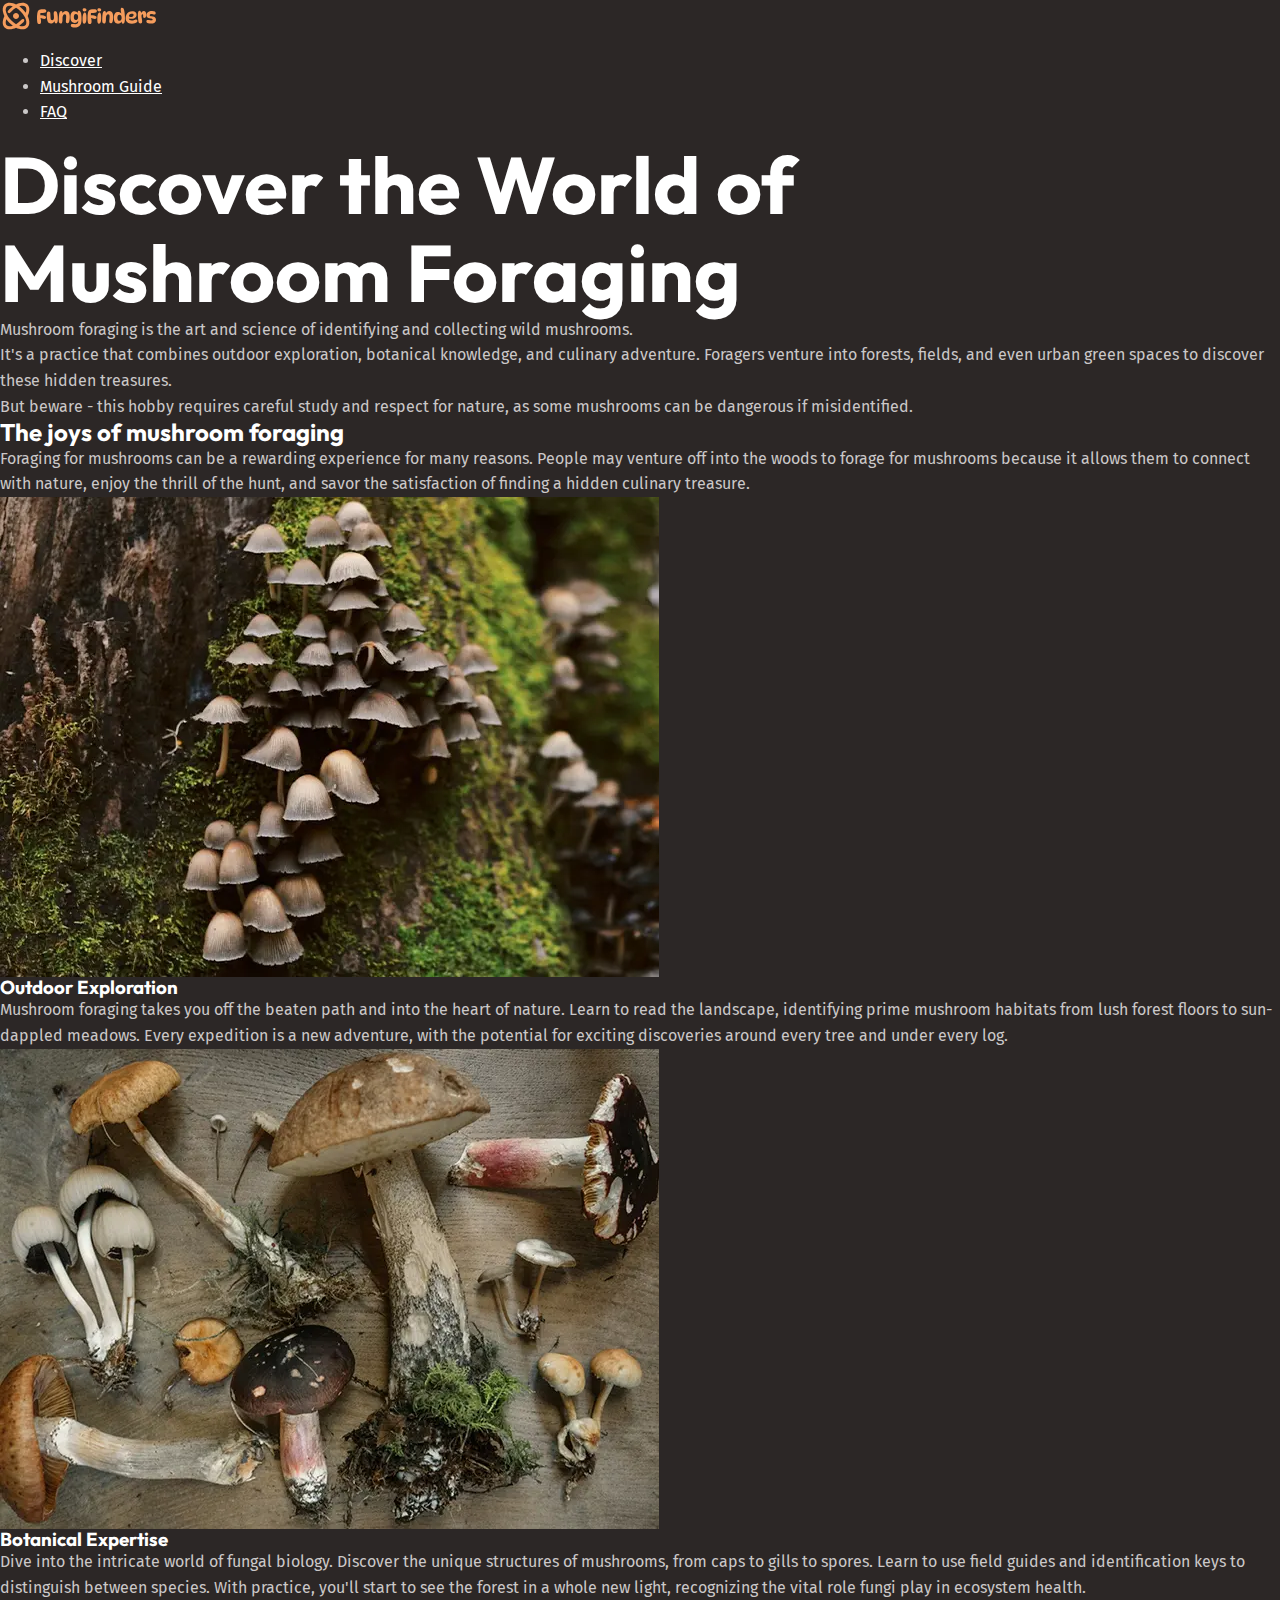
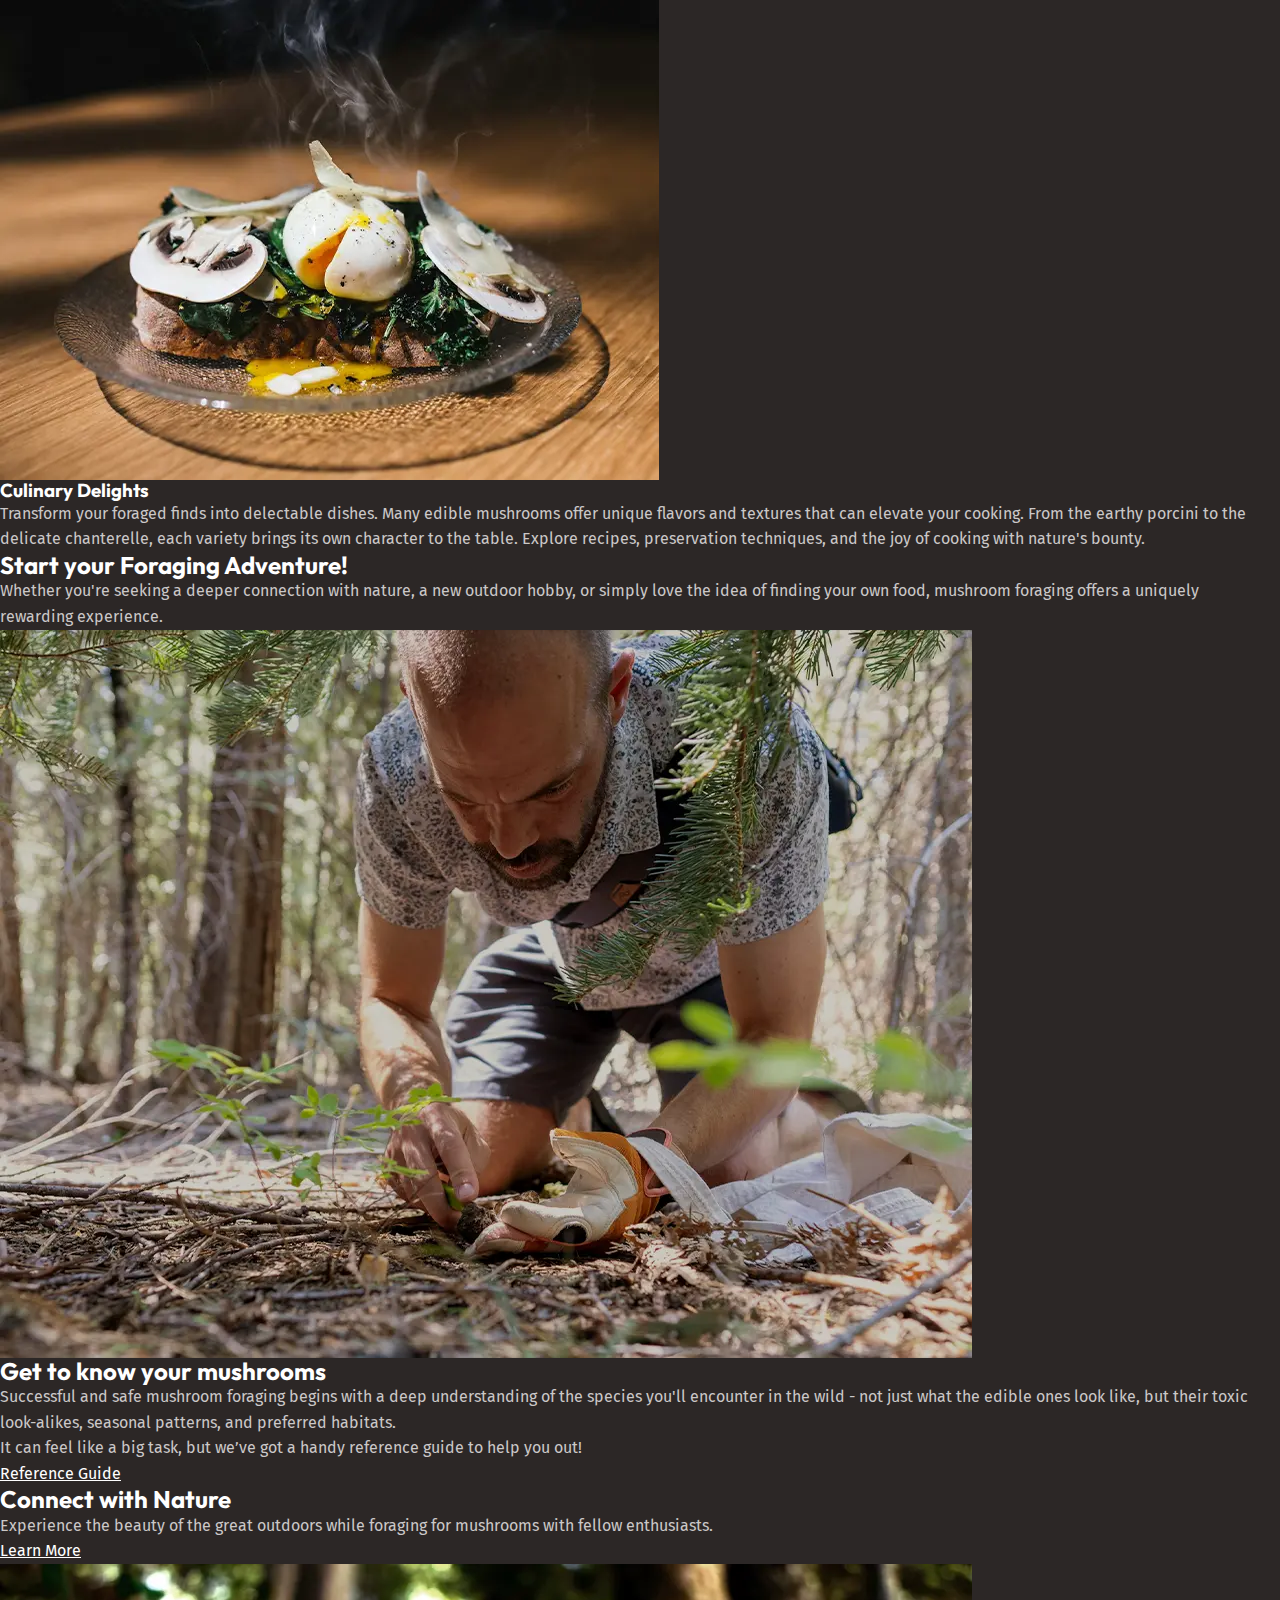
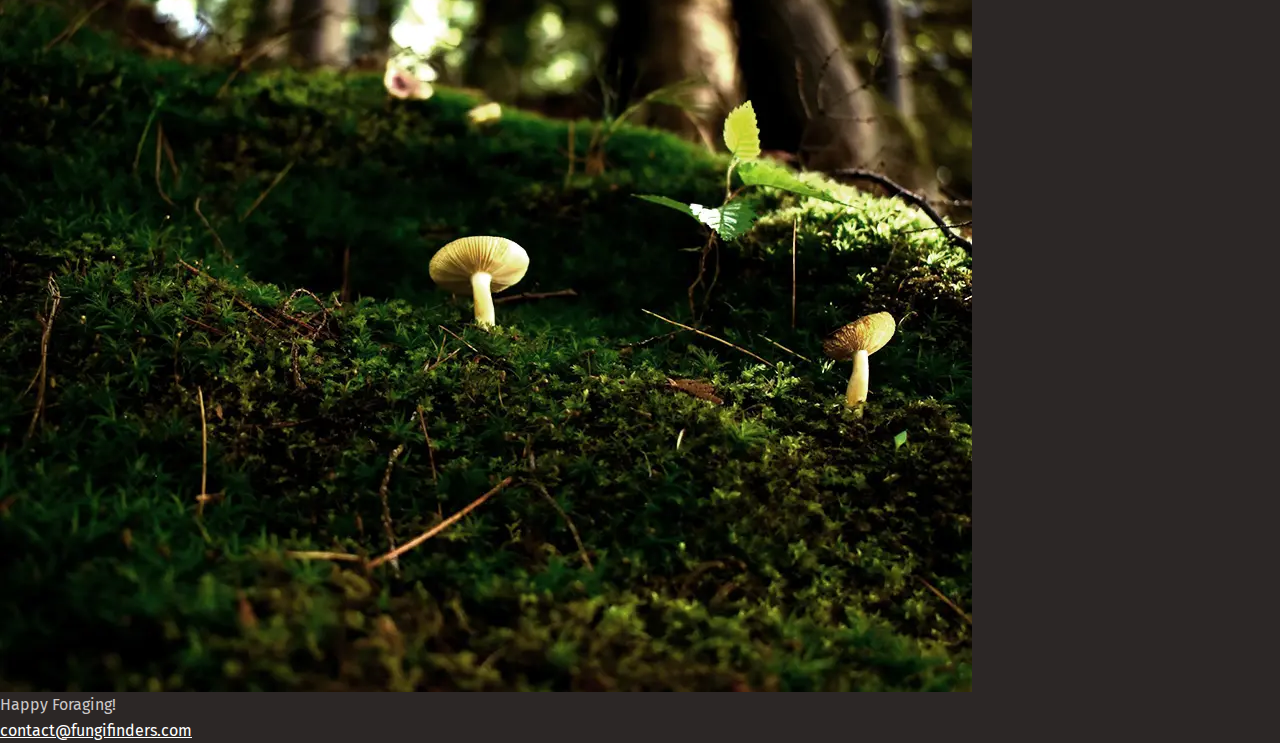
==== index.html @ 16843ed1 "finish home page markup" ====
<!DOCTYPE html>
<html lang="en">

<head>
    <meta charset="UTF-8">
    <meta name="viewport" content="width=device-width, initial-scale=1.0">
    <title>Fungi Finders</title>
    <link rel="stylesheet" href="style.css">
    <link rel="preconnect" href="https://fonts.googleapis.com" />
    <link rel="preconnect" href="https://fonts.gstatic.com" crossorigin />
    <link
        href="https://fonts.googleapis.com/css2?family=Fira+Sans:wght@400;700&family=Outfit:wght@100..900&display=swap"
        rel="stylesheet" />
</head>

<body>
    <header class="site-header">
        <img src="/assets/fungi-finders.svg" alt="Logo">
        <nav class="primary-navigation">
            <ul>
                <li><a href="">Discover</a></li>
                <li><a href="#">Mushroom Guide</a></li>
                <li><a href="#">FAQ</a></li>
            </ul>
        </nav>
    </header>
    <main>
        <section class="hero">
            <h1>Discover the World of Mushroom Foraging</h1>
            <p>Mushroom foraging is the art and science of identifying and collecting wild mushrooms.</p>
            <p>It's a practice that combines outdoor exploration, botanical knowledge, and culinary adventure. Foragers
                venture into
                forests, fields, and even urban green spaces to discover these hidden treasures.</p>
            <p>But beware &#45; this hobby requires careful study and respect for nature, as some mushrooms can be
                dangerous
                if
                misidentified.</p>
        </section>

        <section>
            <h2>The joys of mushroom foraging</h2>
            <p>Foraging for mushrooms can be a rewarding experience for many reasons. People may venture off into the
                woods to forage
                for mushrooms because it allows them to connect with nature, enjoy the thrill of the hunt, and savor the
                satisfaction of
                finding a hidden culinary treasure.</p>
            <!-- three-columns -->
            <div>
                <div class="card">
                    <img src="/assets/outdoor-exploration.webp" alt="Tightly grouped brown mushrooms">
                    <h3>Outdoor Exploration</h3>
                    <p>Mushroom foraging takes you off the beaten path and into the heart of nature. Learn to read the
                        landscape, identifying
                        prime mushroom habitats from lush forest floors to sun-dappled meadows. Every expedition is a
                        new adventure, with the
                        potential for exciting discoveries around every tree and under every log.</p>
                </div>
                <div class="card">
                    <img src="/assets/botanical-expertise.webp" alt="Wild mushrooms on table">
                    <h3>Botanical Expertise</h3>
                    <p>Dive into the intricate world of fungal biology. Discover the unique structures of mushrooms,
                        from caps to gills to
                        spores. Learn to use field guides and identification keys to distinguish between species. With
                        practice, you'll start to
                        see the forest in a whole new light, recognizing the vital role fungi play in ecosystem health.
                    </p>
                </div>
                <div class="card">
                    <img src="/assets/culinary-delight.webp" alt="Plate of food with mushrooms">
                    <h3>Culinary Delights</h3>
                    <p>Transform your foraged finds into delectable dishes. Many edible mushrooms offer unique flavors
                        and textures that can
                        elevate your cooking. From the earthy porcini to the delicate chanterelle, each variety brings
                        its own character to the
                        table. Explore recipes, preservation techniques, and the joy of cooking with nature's bounty.
                    </p>
                </div>
            </div>
        </section>

        <section>
            <h2>Start your <span>Foraging Adventure!</span></h2>
            <p>Whether you're seeking a deeper connection with nature, a new outdoor hobby, or simply love the idea of
                finding your own
                food, mushroom foraging offers a uniquely rewarding experience.</p>
        </section>

        <section>
            <div>
                <!-- two-columns -->
                <div>
                    <img src="/assets/get-to-know.webp" alt="Man foragin mushrooms">
                </div>
                <div>
                    <h2>Get to know your mushrooms</h2>
                    <p>Successful and safe mushroom foraging begins with a deep understanding of the species you'll
                        encounter in the wild - not
                        just what the edible ones look like, but their toxic look-alikes, seasonal patterns, and
                        preferred habitats.
                    </p>
                    <p>It can feel like a big task, but we’ve got a handy reference guide to help you out!</p>
                    <a href="" class="button">
                        <span class="visually-hidden">Learn more about wild mushrooms using our handy mushroom</span>
                        Reference Guide
                    </a>
                </div>
            </div>
        </section>

        <section>
            <div>
                <div>
                    <h2>Connect with Nature</h2>
                    <p>Experience the beauty of the great outdoors while foraging for mushrooms with fellow enthusiasts.
                    </p>
                    <a href="" class="button">
                        Learn More
                        <span class="visually-hidden">
                            about the different types of mushrooms using our handy mushroom guide.
                        </span>
                    </a>
                </div>
                <div>
                    <img src="/assets/nature.webp" alt="Small white mushroom growing on floor">
                </div>
            </div>
        </section>
    </main>

    <footer class="site-footer">
        <p>
            Happy Foraging!
        </p>
        <a href="mailto:contact@fungifinders.com">
            contact@fungifinders.com
        </a>
    </footer>
</body>

</html>
---- style.css ----
@layer reset {

    *,
    *::before,
    *::after {
        box-sizing: border-box;
    }

    /* https://kilianvalkhof.com/2022/css-html/your-css-reset-needs-text-size-adjust-probably/ */
    html {
        -moz-text-size-adjust: none;
        -webkit-text-size-adjust: none;
        text-size-adjust: none;
    }

    body,
    h1,
    h2,
    h3,
    h4,
    p,
    figure,
    blockquote,
    dl,
    dd {
        margin: 0;
    }

    /* https://www.scottohara.me/blog/2019/01/12/lists-and-safari.html */
    [role="list"] {
        list-style: none;
        margin: 0;
        padding: 0;
    }

    body {
        min-block-size: 100vh;
        line-height: 1.6;
    }

    h1,
    h2,
    h3,
    button,
    input,
    label {
        line-height: 1.1;
    }

    h1,
    h2,
    h3,
    h4 {
        text-wrap: balance;
    }

    p,
    li {
        text-wrap: pretty;
    }

    img,
    picture {
        max-inline-size: 100%;
        display: block;
    }

    input,
    button,
    textarea,
    select {
        font: inherit;
    }
}

@layer root {

    /* Primitive Properties */
    :root {
        /* Design System Colors: --clr- */
        --clr-white: #ffffff;
        --clr-gray-100: #cbc8c8;

        --clr-brand-400: #f7b687;
        --clr-brand-500: #f59c5c;
        --clr-green-400: #659577;
        --clr-green-500: #3a8256;
        --clr-green-600: #223f2e;

        --clr-brown-500: #433e3d;
        --clr-brown-600: #393332;
        --clr-brown-700: #2c2726;
        --clr-brown-800: #292424;
        --clr-brown-900: #231f1f;

        --clr-orange-500: #664529;
        --clr-red-500: #522829;
        --clr-teal-500: #25555b;

        /* Fonts Family: --ff- */
        --ff-heading: "Outfit", sans-serif;
        --ff-body: "Fira Sans", sans-serif;

        /* Font Sizes: --fs- */
        --fs-300: 0.875rem;
        --fs-400: 1rem;
        --fs-500: 1.125rem;
        --fs-600: 1.25rem;
        --fs-700: 1.5rem;
        --fs-800: 2rem;
        --fs-900: 3.75rem;
        --fs-1000: 3.75rem;

        @media (min-width: 760px) {
            --fs-500: 1.25rem;
            --fs-600: 1.5rem;
            --fs-700: 2rem;
            --fs-800: 3rem;
            --fs-900: 5rem;
            --fs-1000: 7.5rem;
        }
    }

    /* Custom Properties */
    :root {
        --text-main: var(--clr-gray-100);
        --text-high-contrast: var(--clr-white);
        --text-brand: var(--clr-brand-500);
        --text-brand-light: var(--clr-brand-400);

        --background-accent-light: var(--clr-green-400);
        --background-accent-main: var(--clr-green-500);
        --background-accent-dark: var(--clr-green-600);

        --background-extra-light: var(--clr-brown-500);
        --background-light: var(--clr-brown-600);
        --background-main: var(--clr-brown-700);
        --background-dark: var(--clr-brown-800);
        --background-extra-dark: var(--clr-brown-900);

        --font-size-heading-sm: var(--fs-700);
        --font-size-heading-rg: var(--fs-800);
        --font-size-heading-lg: var(--fs-900);
        --font-size-heading-xl: var(--fs-1000);

        --font-size-sm: var(--fs-300);
        --font-size-regular: var(--fs-400);
        --font-size-md: var(--fs-500);
        --font-size-lg: var(--fs-600);

        --border-radius-1: 0.25rem;
        --border-radius-2: 0.5rem;
        --border-radius-3: 0.75rem;
    }

}

@layer base {
    html {
        font-family: var(--ff-body);
        line-height: 1.6;
    }

    body {
        font-size: var(--font-size-regular);
        color: var(--text-main);
        background-color: var(--background-main);
    }

    h1,
    h2,
    h3,
    h4 {
        font-family: var(--ff-heading);
        color: var(--text-high-contrast);
    }

    h1 {
        font-size: var(--font-size-heading-lg)
    }

    a {
        color: var(--text-high-contrast);
    }

    a:hover,
    a:focus-visible {
        color: var(--text-brand-light)
    }
}

@layer utilities {

    .sr-only,
    .visually-hidden {
        clip: rect(0 0 0 0);
        clip-path: inset(50%);
        height: 1px;
        overflow: hidden;
        position: absolute;
        white-space: nowrap;
        width: 1px;
    }
}
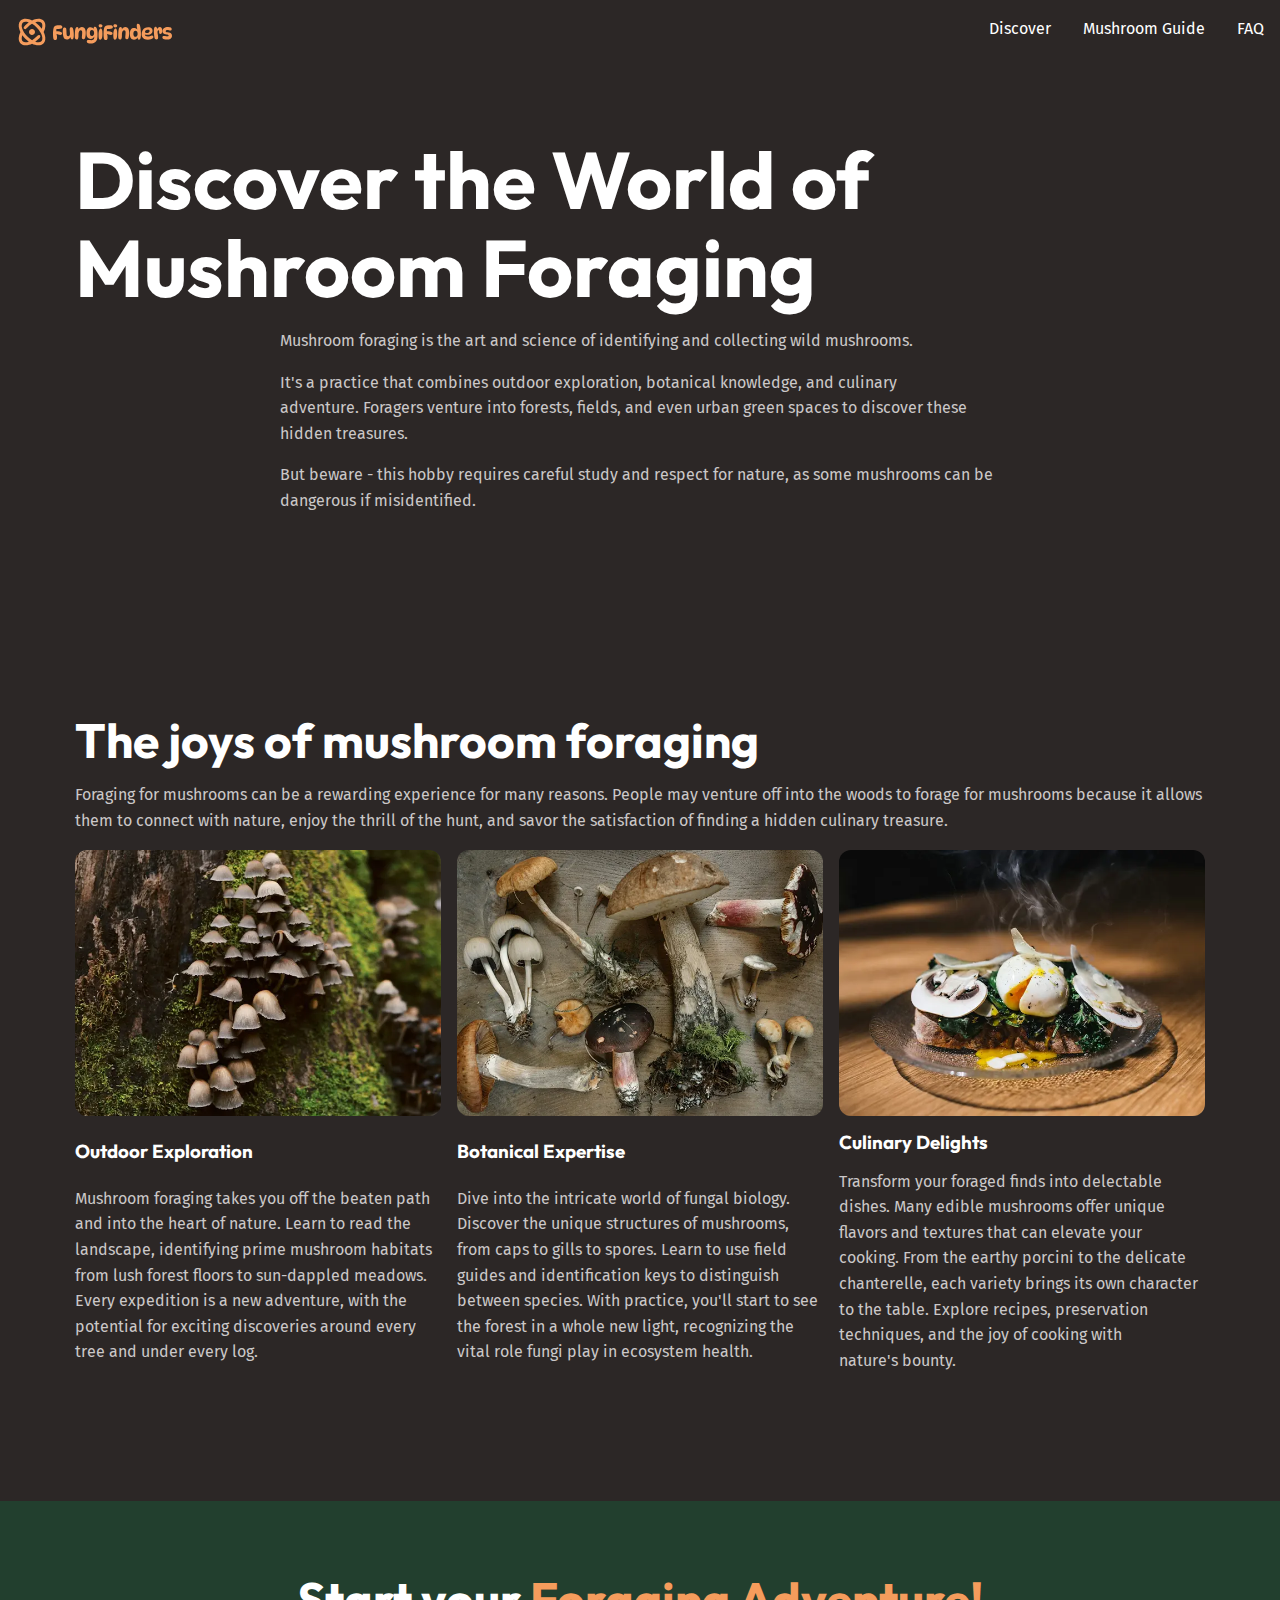
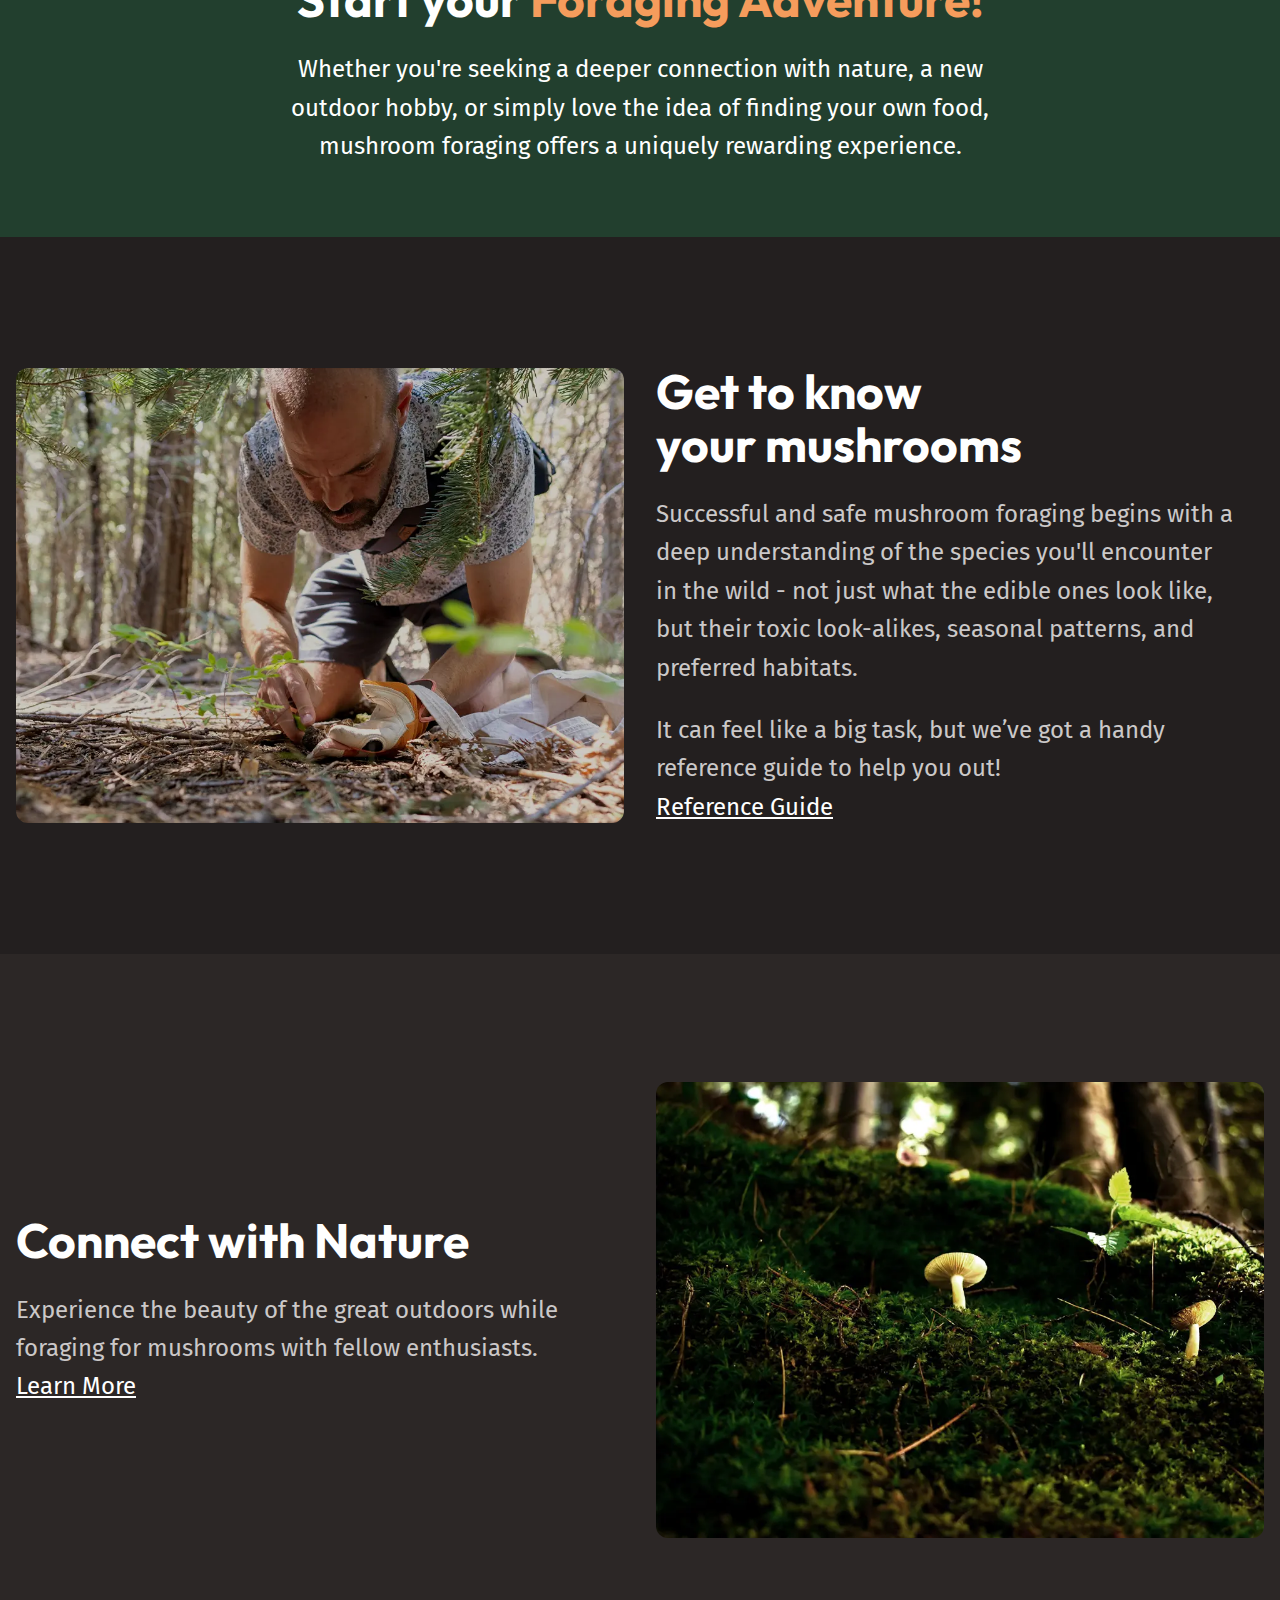
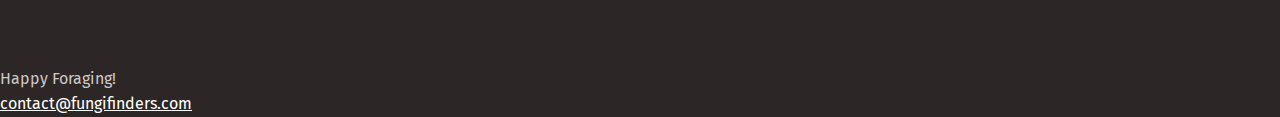
==== commit 1bd62c87: "begin layout styling classes and markup" ====
--- a/index.html
+++ b/index.html
@@ -15,116 +15,159 @@
 
 <body>
     <header class="site-header">
-        <img src="/assets/fungi-finders.svg" alt="Logo">
-        <nav class="primary-navigation">
-            <ul>
-                <li><a href="">Discover</a></li>
-                <li><a href="#">Mushroom Guide</a></li>
-                <li><a href="#">FAQ</a></li>
-            </ul>
-        </nav>
+
+        <div class="wrapper" data-width="wide">
+            <div class="site-header__inner">
+                <img src="/assets/fungi-finders.svg" alt="Logo">
+                <nav class="primary-navigation">
+                    <ul>
+                        <li><a href="">Discover</a></li>
+                        <li><a href="#">Mushroom Guide</a></li>
+                        <li><a href="#">FAQ</a></li>
+                    </ul>
+                </nav>
+            </div>
+        </div>
+
     </header>
     <main>
-        <section class="hero">
-            <h1>Discover the World of Mushroom Foraging</h1>
-            <p>Mushroom foraging is the art and science of identifying and collecting wild mushrooms.</p>
-            <p>It's a practice that combines outdoor exploration, botanical knowledge, and culinary adventure. Foragers
-                venture into
-                forests, fields, and even urban green spaces to discover these hidden treasures.</p>
-            <p>But beware &#45; this hobby requires careful study and respect for nature, as some mushrooms can be
-                dangerous
-                if
-                misidentified.</p>
-        </section>
-
-        <section>
-            <h2>The joys of mushroom foraging</h2>
-            <p>Foraging for mushrooms can be a rewarding experience for many reasons. People may venture off into the
-                woods to forage
-                for mushrooms because it allows them to connect with nature, enjoy the thrill of the hunt, and savor the
-                satisfaction of
-                finding a hidden culinary treasure.</p>
-            <!-- three-columns -->
-            <div>
-                <div class="card">
-                    <img src="/assets/outdoor-exploration.webp" alt="Tightly grouped brown mushrooms">
-                    <h3>Outdoor Exploration</h3>
-                    <p>Mushroom foraging takes you off the beaten path and into the heart of nature. Learn to read the
-                        landscape, identifying
-                        prime mushroom habitats from lush forest floors to sun-dappled meadows. Every expedition is a
-                        new adventure, with the
-                        potential for exciting discoveries around every tree and under every log.</p>
-                </div>
-                <div class="card">
-                    <img src="/assets/botanical-expertise.webp" alt="Wild mushrooms on table">
-                    <h3>Botanical Expertise</h3>
-                    <p>Dive into the intricate world of fungal biology. Discover the unique structures of mushrooms,
-                        from caps to gills to
-                        spores. Learn to use field guides and identification keys to distinguish between species. With
-                        practice, you'll start to
-                        see the forest in a whole new light, recognizing the vital role fungi play in ecosystem health.
-                    </p>
-                </div>
-                <div class="card">
-                    <img src="/assets/culinary-delight.webp" alt="Plate of food with mushrooms">
-                    <h3>Culinary Delights</h3>
-                    <p>Transform your foraged finds into delectable dishes. Many edible mushrooms offer unique flavors
-                        and textures that can
-                        elevate your cooking. From the earthy porcini to the delicate chanterelle, each variety brings
-                        its own character to the
-                        table. Explore recipes, preservation techniques, and the joy of cooking with nature's bounty.
-                    </p>
+        <section class="hero flow section" data-padding="compact">
+            <div class="wrapper">
+                <h1>Discover the World of Mushroom Foraging</h1>
+            </div>
+            <div class="wrapper" data-width="narrow">
+                <div class="flow">
+                    <p>Mushroom foraging is the art and science of identifying and collecting wild mushrooms.</p>
+                    <p>It's a practice that combines outdoor exploration, botanical knowledge, and culinary adventure.
+                        Foragers
+                        venture into
+                        forests, fields, and even urban green spaces to discover these hidden treasures.</p>
+                    <p>But beware &#45; this hobby requires careful study and respect for nature, as some mushrooms can
+                        be
+                        dangerous
+                        if
+                        misidentified.</p>
                 </div>
             </div>
-        </section>
+        </section class="section">
 
-        <section>
-            <h2>Start your <span>Foraging Adventure!</span></h2>
-            <p>Whether you're seeking a deeper connection with nature, a new outdoor hobby, or simply love the idea of
-                finding your own
-                food, mushroom foraging offers a uniquely rewarding experience.</p>
-        </section>
+        <section class="section">
+            <div class="wrapper flow">
+                <h2 class="section-title">The joys of mushroom foraging</h2>
+                <p>Foraging for mushrooms can be a rewarding experience for many reasons. People may venture off
+                    into
+                    the
+                    woods to forage
+                    for mushrooms because it allows them to connect with nature, enjoy the thrill of the hunt, and
+                    savor
+                    the
+                    satisfaction of
+                    finding a hidden culinary treasure.</p>
+                <!-- three-columns -->
+                <div class="equal-columns">
+                    <div class="card grid-flow">
+                        <img src="/assets/outdoor-exploration.webp" alt="Tightly grouped brown mushrooms">
+                        <h3>Outdoor Exploration</h3>
+                        <p>Mushroom foraging takes you off the beaten path and into the heart of nature. Learn to read
+                            the
+                            landscape, identifying
+                            prime mushroom habitats from lush forest floors to sun-dappled meadows. Every expedition is
+                            a
+                            new adventure, with the
+                            potential for exciting discoveries around every tree and under every log.</p>
+                    </div>
+                    <div class="card grid-flow">
+                        <img src="/assets/botanical-expertise.webp" alt="Wild mushrooms on table">
+                        <h3>Botanical Expertise</h3>
+                        <p>Dive into the intricate world of fungal biology. Discover the unique structures of mushrooms,
+                            from caps to gills to
+                            spores. Learn to use field guides and identification keys to distinguish between species.
+                            With
+                            practice, you'll start to
+                            see the forest in a whole new light, recognizing the vital role fungi play in ecosystem
+                            health.
+                        </p>
+                    </div>
+                    <div class="card grid-flow">
+                        <img src="/assets/culinary-delight.webp" alt="Plate of food with mushrooms">
+                        <h3>Culinary Delights</h3>
+                        <p>Transform your foraged finds into delectable dishes. Many edible mushrooms offer unique
+                            flavors
+                            and textures that can
+                            elevate your cooking. From the earthy porcini to the delicate chanterelle, each variety
+                            brings
+                            its own character to the
+                            table. Explore recipes, preservation techniques, and the joy of cooking with nature's
+                            bounty.
+                        </p>
+                    </div>
+                </div>
+            </div>
+        </section class="section">
 
-        <section>
+        <section class="section background-accent text-center" data-padding="compact">
+            <div class="wrapper" data-width="narrow">
+                <div class="flow font-size-lg text-high-contrast">
+                    <h2 class="section-title">Start your <span class="text-brand">Foraging Adventure!</span></h2>
+                    <p>Whether you're seeking a deeper connection with nature, a new outdoor hobby, or simply love the
+                        idea
+                        of
+                        finding your own
+                        food, mushroom foraging offers a uniquely rewarding experience.</p>
+                </div>
+            </div>
+        </section class="section">
+
+        <section class="section background-extra-dark">
             <div>
                 <!-- two-columns -->
-                <div>
-                    <img src="/assets/get-to-know.webp" alt="Man foragin mushrooms">
+                <div class="wrapper" data-width="wide">
+                    <div class="equal-columns" data-gap="large" data-alignment="centered">
+                        <div>
+                            <img src="/assets/get-to-know.webp" alt="Man foragin mushrooms">
+                        </div>
+                        <div class="flow font-size-lg">
+                            <h2 class="section-title">Get to know your mushrooms</h2>
+                            <p>Successful and safe mushroom foraging begins with a deep understanding of the species
+                                you'll
+                                encounter in the wild - not
+                                just what the edible ones look like, but their toxic look-alikes, seasonal patterns, and
+                                preferred habitats.
+                            </p>
+                            <p>It can feel like a big task, but we’ve got a handy reference guide to help you out!</p>
+                            <a href="" class="button">
+                                <span class="visually-hidden">Learn more about wild mushrooms using our handy
+                                    mushroom</span>
+                                Reference Guide
+                            </a>
+                        </div>
+                    </div>
                 </div>
-                <div>
-                    <h2>Get to know your mushrooms</h2>
-                    <p>Successful and safe mushroom foraging begins with a deep understanding of the species you'll
-                        encounter in the wild - not
-                        just what the edible ones look like, but their toxic look-alikes, seasonal patterns, and
-                        preferred habitats.
-                    </p>
-                    <p>It can feel like a big task, but we’ve got a handy reference guide to help you out!</p>
-                    <a href="" class="button">
-                        <span class="visually-hidden">Learn more about wild mushrooms using our handy mushroom</span>
-                        Reference Guide
-                    </a>
+        </section class="section">
+
+        <section class="section">
+            <div>
+                <div class="wrapper" data-width="wide">
+                    <div class="equal-columns" data-gap="large" data-alignment="centered">
+                        <div class="flow font-size-lg">
+                            <h2 class=" section-title">Connect with Nature</h2>
+                            <p>Experience the beauty of the great outdoors while foraging for mushrooms with fellow
+                                enthusiasts.
+                            </p>
+                            <a href="" class="button">
+                                Learn More
+                                <span class="visually-hidden">
+                                    about the different types of mushrooms using our handy mushroom guide.
+                                </span>
+                            </a>
+                        </div>
+                        <div>
+                            <img src="/assets/nature.webp" alt="Small white mushroom growing on floor">
+                        </div>
+                    </div>
                 </div>
             </div>
-        </section>
-
-        <section>
-            <div>
-                <div>
-                    <h2>Connect with Nature</h2>
-                    <p>Experience the beauty of the great outdoors while foraging for mushrooms with fellow enthusiasts.
-                    </p>
-                    <a href="" class="button">
-                        Learn More
-                        <span class="visually-hidden">
-                            about the different types of mushrooms using our handy mushroom guide.
-                        </span>
-                    </a>
-                </div>
-                <div>
-                    <img src="/assets/nature.webp" alt="Small white mushroom growing on floor">
-                </div>
-            </div>
-        </section>
+        </section class="section">
     </main>
 
     <footer class="site-footer">
--- a/style.css
+++ b/style.css
@@ -139,7 +139,7 @@
         --background-extra-dark: var(--clr-brown-900);
 
         --font-size-heading-sm: var(--fs-700);
-        --font-size-heading-rg: var(--fs-800);
+        --font-size-heading-regular: var(--fs-800);
         --font-size-heading-lg: var(--fs-900);
         --font-size-heading-xl: var(--fs-1000);
 
@@ -186,6 +186,107 @@
     a:hover,
     a:focus-visible {
         color: var(--text-brand-light)
+    }
+
+    img {
+        border-radius: var(--border-radius-3);
+    }
+}
+
+@layer layout {
+    .flow>*+* {
+        margin-top: var(--flow-space, 1em)
+    }
+
+    .grid-flow {
+        display: grid;
+        gap: var(--grid-flow-gap, 1rem);
+    }
+
+    .equal-columns {
+        display: grid;
+        gap: var(--equal-columns-gap, 1rem);
+        align-items: var(--equal-columns-vertical-alignment, stretch);
+
+        @media (min-width: 760px) {
+            grid-auto-flow: column;
+            grid-auto-columns: 1fr;
+        }
+
+        &[data-gap="large"] {
+            --equal-columns-gap: 2rem;
+        }
+
+        &[data-alignment="centered"] {
+            --equal-columns-vertical-alignment: center;
+        }
+    }
+
+    .section {
+        padding-block: 3.75rem;
+
+        @media (min-width: 760px) {
+            padding-block: 8rem;
+
+            &[data-padding="compact"] {
+                padding-block: 4.5rem;
+            }
+        }
+    }
+
+    .wrapper {
+        --wrapper-max-width: 1130px;
+        --wraper-padding: 1rem;
+
+        max-width: var(--wrapper-max-width);
+        margin-inline: auto;
+        padding-inline: var(--wraper-padding);
+        box-sizing: content-box;
+
+        &[data-width="narrow"] {
+            max-width: 720px;
+        }
+
+        &[data-width="wide"] {
+            max-width: 1330px;
+        }
+
+    }
+}
+
+@layer components {
+    .site-header {
+        padding-block: 1rem;
+    }
+
+    .site-header__inner {
+        display: flex;
+        flex-wrap: wrap;
+        gap: 0.5rem 1rem;
+        justify-content: space-between;
+    }
+
+    .primary-navigation {
+        ul {
+            display: flex;
+            flex-wrap: wrap;
+            gap: 0.5rem 1rem;
+        }
+    }
+
+    .primary-navigation {
+        ul {
+            list-style: none;
+            margin: 0;
+            padding: 0;
+            display: flex;
+            flex-wrap: wrap;
+            gap: 2rem;
+        }
+
+        a {
+            text-decoration: none;
+        }
     }
 }
 
@@ -201,4 +302,60 @@
         white-space: nowrap;
         width: 1px;
     }
+
+    .text-center {
+        text-align: center;
+    }
+
+    .text-brand {
+        color: var(--text-brand);
+    }
+
+    .text-high-contrast {
+        color: var(--text-high-contrast);
+    }
+
+    .section-title {
+        font-size: var(--font-size-heading-regular);
+    }
+
+    .background-base {
+        background-color: var(--background-base);
+    }
+
+    .background-light {
+        background-color: var(--background-light);
+    }
+
+    .background-extra-light {
+        background-color: var(--background-extra-light);
+    }
+
+    .background-dark {
+        background-color: var(--background-dark);
+    }
+
+    .background-extra-dark {
+        background-color: var(--background-extra-dark);
+    }
+
+    .background-accent {
+        background-color: var(--background-accent-dark);
+    }
+
+    .font-size-sm {
+        font-size: var(--font-size-sm);
+    }
+
+    .font-size-regular {
+        font-size: var(--font-size-regular);
+    }
+
+    .font-size-md {
+        font-size: var(--font-size-md);
+    }
+
+    .font-size-lg {
+        font-size: var(--font-size-lg);
+    }
 }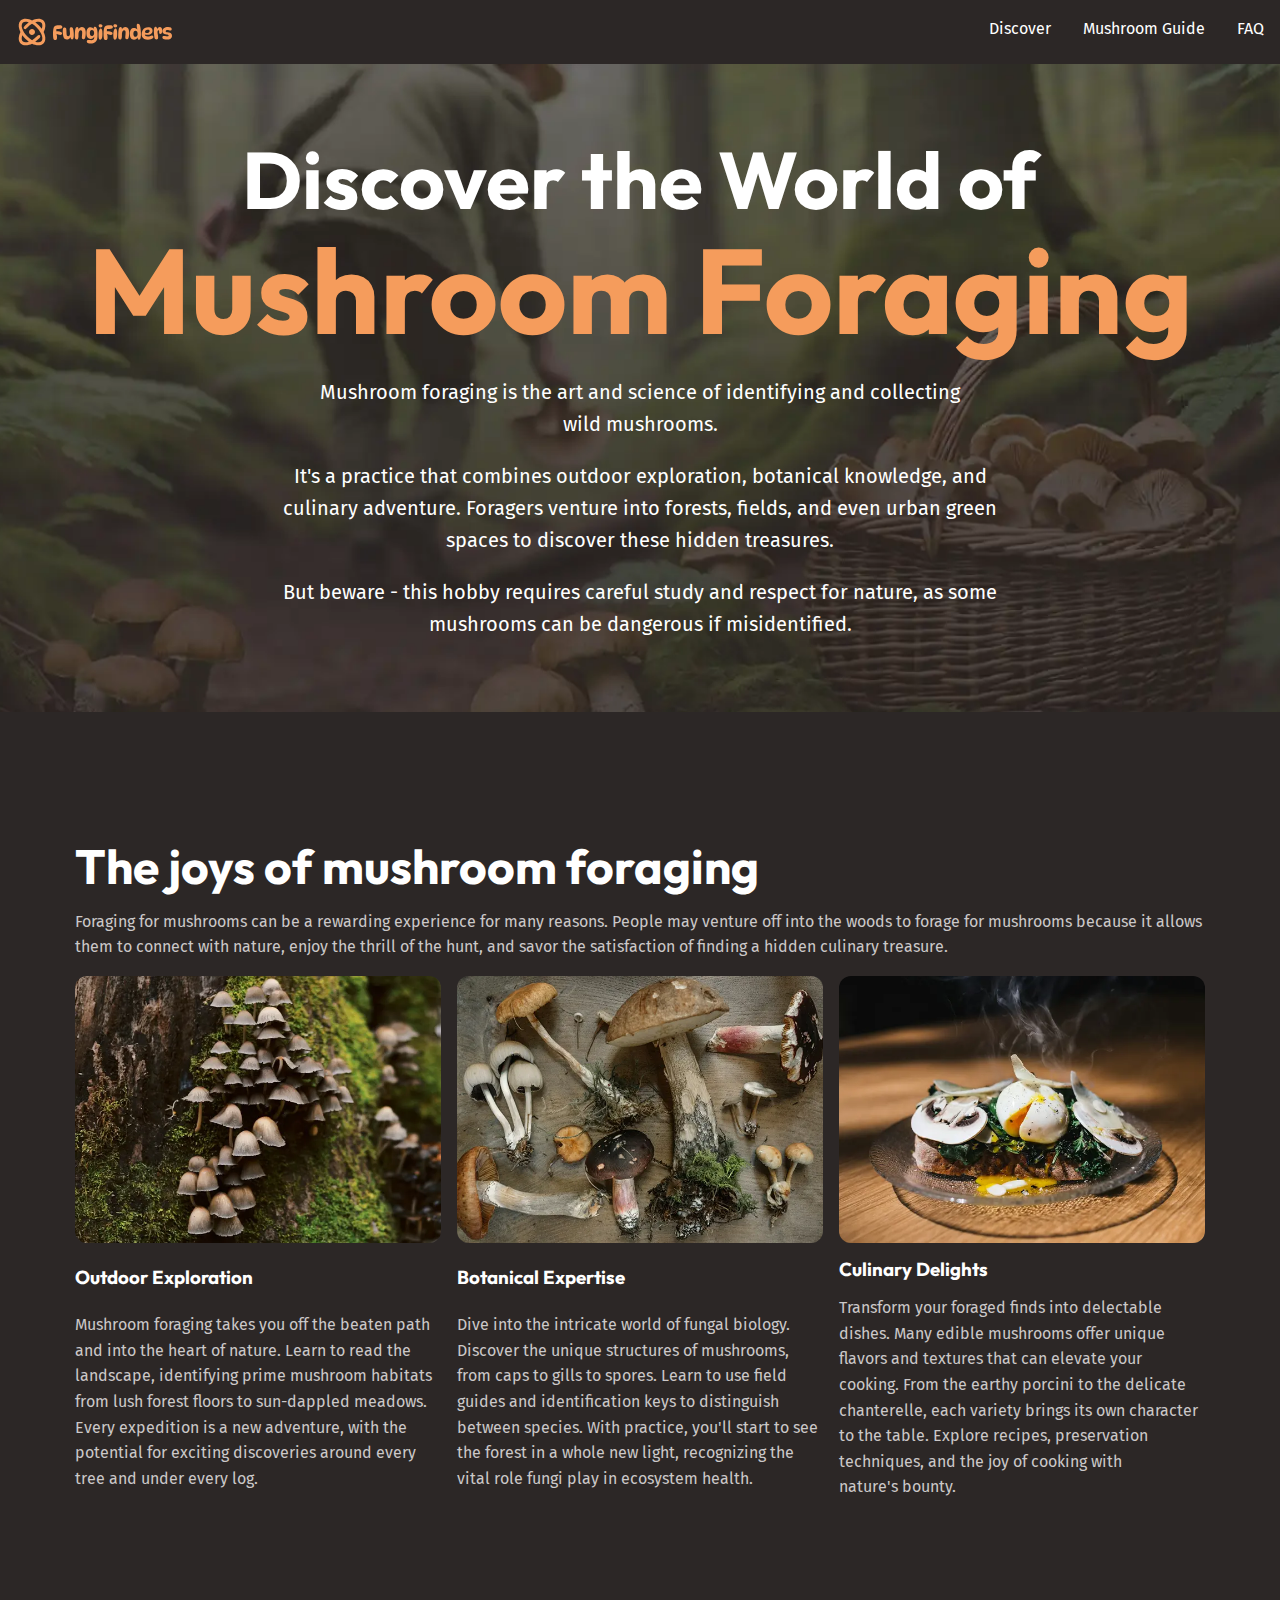
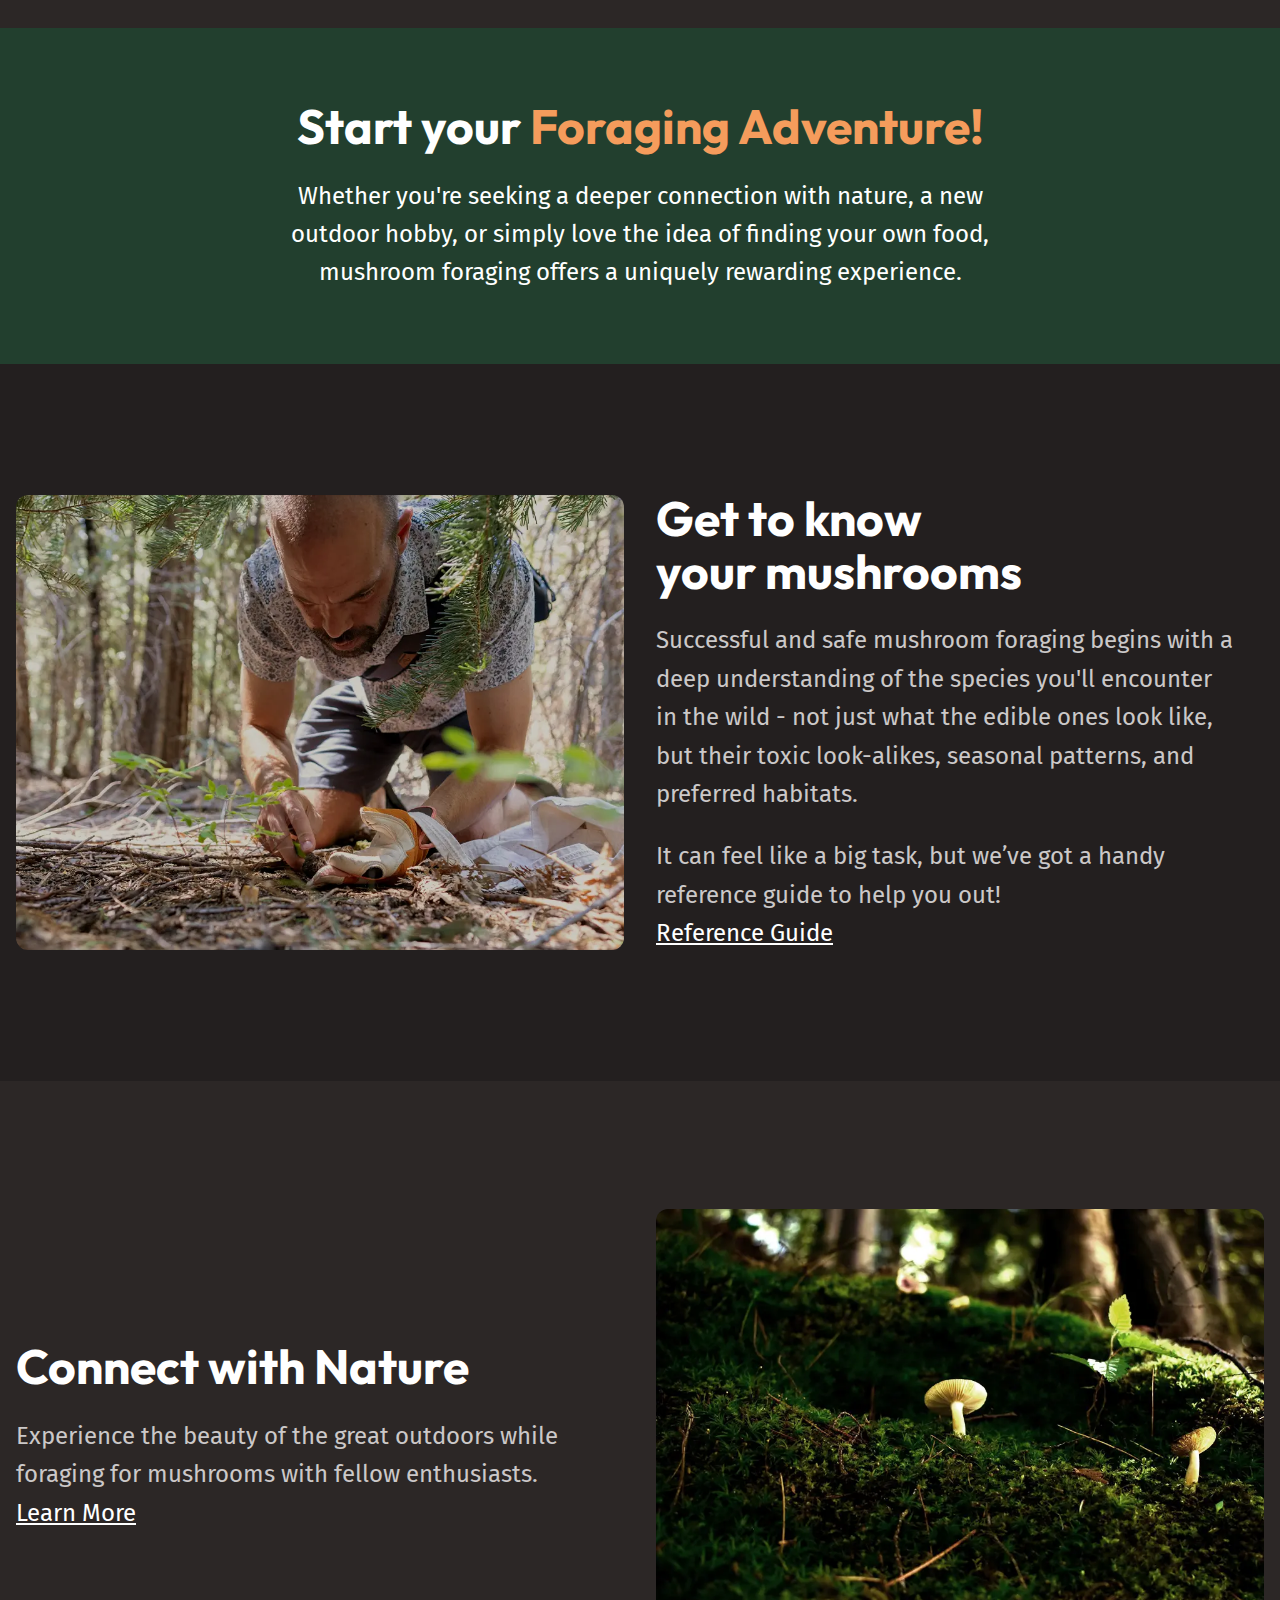
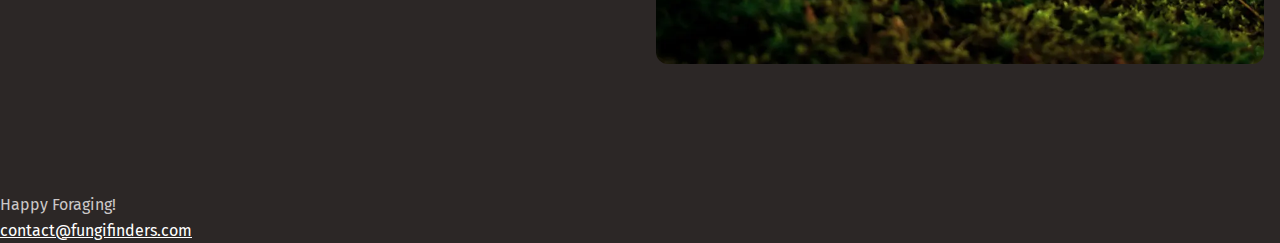
==== commit c04b8e82: "style hero" ====
--- a/index.html
+++ b/index.html
@@ -33,7 +33,7 @@
     <main>
         <section class="hero flow section" data-padding="compact">
             <div class="wrapper">
-                <h1>Discover the World of Mushroom Foraging</h1>
+                <h1 class="hero__title">Discover the World of <span>Mushroom Foraging</span></h1>
             </div>
             <div class="wrapper" data-width="narrow">
                 <div class="flow">
--- a/style.css
+++ b/style.css
@@ -288,6 +288,25 @@
             text-decoration: none;
         }
     }
+
+    .hero {
+        background-image: url(/assets/hero.webp);
+        background-size: cover;
+        background-position: center;
+        color: var(--text-high-contrast);
+        font-size: var(--font-size-md);
+        text-align: center;
+    }
+
+    .hero__title {
+        font-size: var(--font-size-heading-lg);
+
+        span {
+            color: var(--text-brand);
+            display: block;
+            font-size: var(--font-size-heading-xl);
+        }
+    }
 }
 
 @layer utilities {
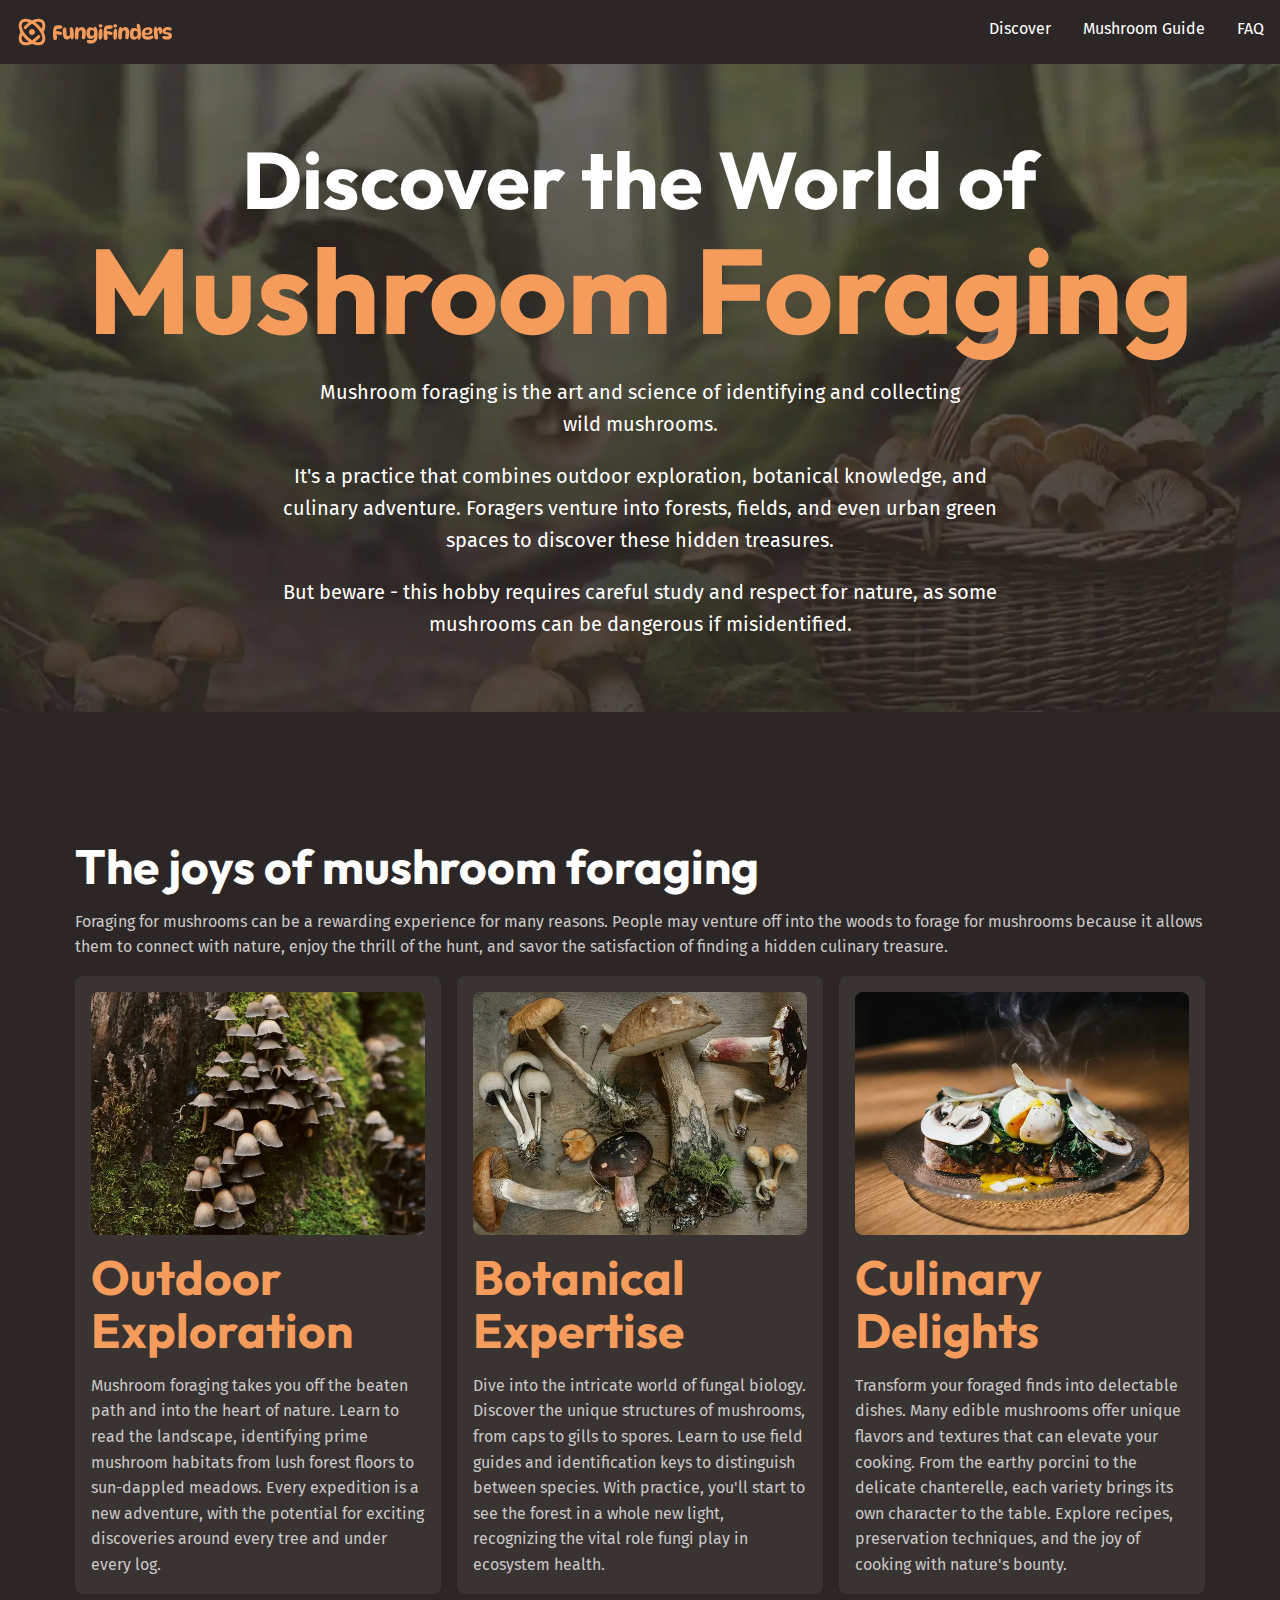
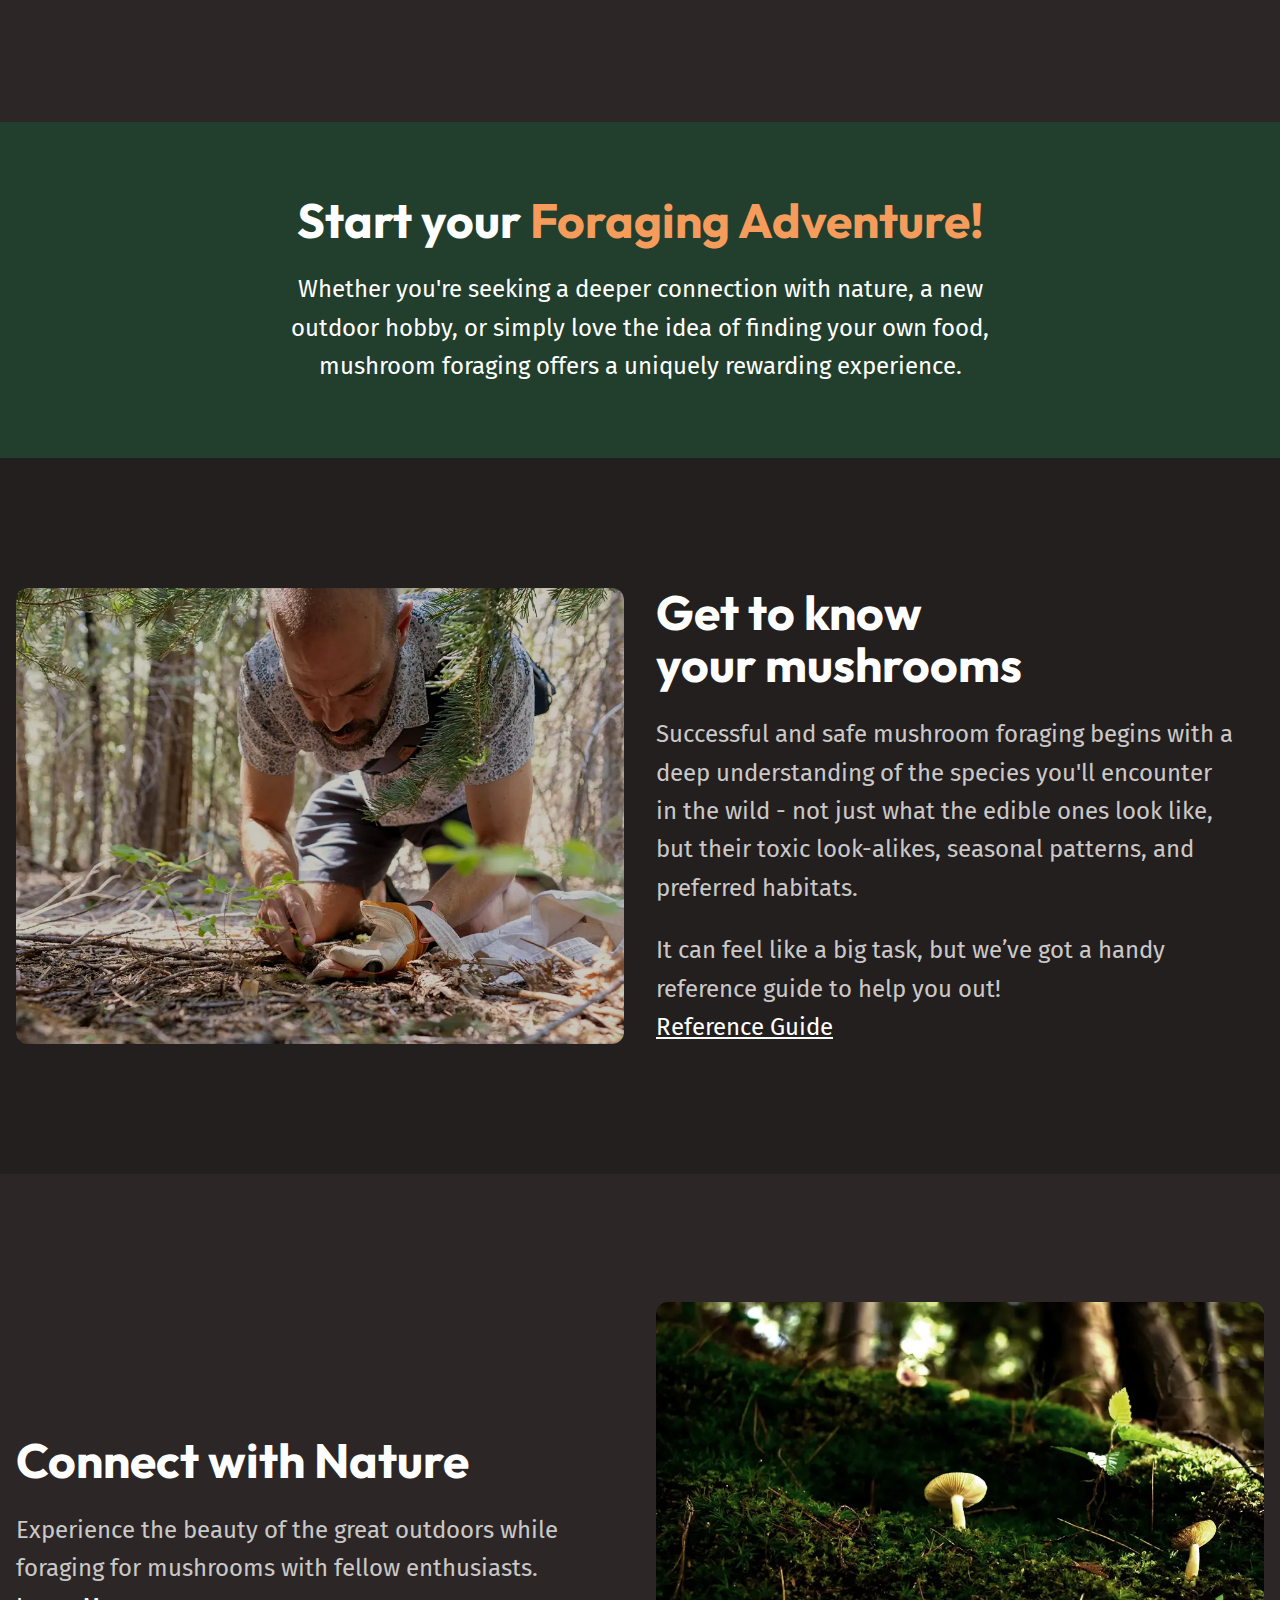
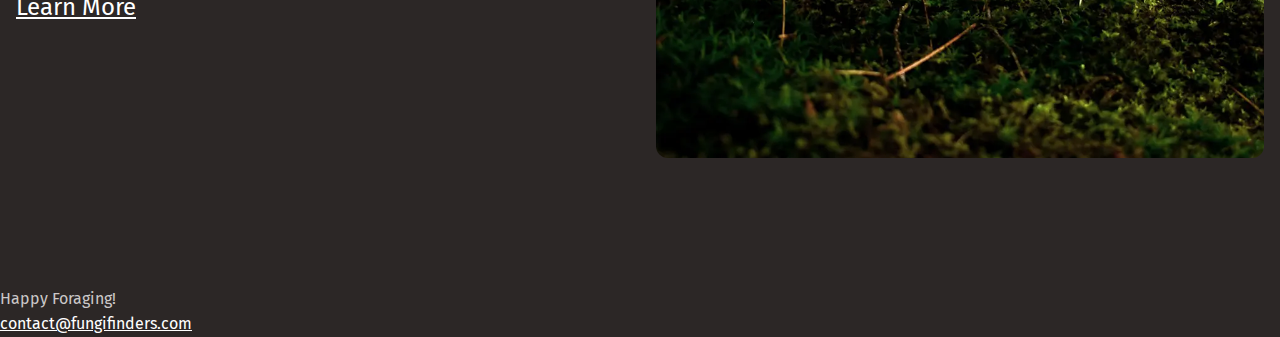
==== commit 0a4ee735: "style card components" ====
--- a/index.html
+++ b/index.html
@@ -39,9 +39,8 @@
                 <div class="flow">
                     <p>Mushroom foraging is the art and science of identifying and collecting wild mushrooms.</p>
                     <p>It's a practice that combines outdoor exploration, botanical knowledge, and culinary adventure.
-                        Foragers
-                        venture into
-                        forests, fields, and even urban green spaces to discover these hidden treasures.</p>
+                        Foragers venture into forests, fields, and even urban green spaces to discover these hidden
+                        treasures.</p>
                     <p>But beware &#45; this hobby requires careful study and respect for nature, as some mushrooms can
                         be
                         dangerous
@@ -65,9 +64,9 @@
                     finding a hidden culinary treasure.</p>
                 <!-- three-columns -->
                 <div class="equal-columns">
-                    <div class="card grid-flow">
+                    <div class="card">
                         <img src="/assets/outdoor-exploration.webp" alt="Tightly grouped brown mushrooms">
-                        <h3>Outdoor Exploration</h3>
+                        <h3 class="card__title">Outdoor Exploration</h3>
                         <p>Mushroom foraging takes you off the beaten path and into the heart of nature. Learn to read
                             the
                             landscape, identifying
@@ -76,9 +75,9 @@
                             new adventure, with the
                             potential for exciting discoveries around every tree and under every log.</p>
                     </div>
-                    <div class="card grid-flow">
+                    <div class="card">
                         <img src="/assets/botanical-expertise.webp" alt="Wild mushrooms on table">
-                        <h3>Botanical Expertise</h3>
+                        <h3 class="card__title">Botanical Expertise</h3>
                         <p>Dive into the intricate world of fungal biology. Discover the unique structures of mushrooms,
                             from caps to gills to
                             spores. Learn to use field guides and identification keys to distinguish between species.
@@ -88,9 +87,9 @@
                             health.
                         </p>
                     </div>
-                    <div class="card grid-flow">
+                    <div class="card">
                         <img src="/assets/culinary-delight.webp" alt="Plate of food with mushrooms">
-                        <h3>Culinary Delights</h3>
+                        <h3 class="card__title">Culinary Delights</h3>
                         <p>Transform your foraged finds into delectable dishes. Many edible mushrooms offer unique
                             flavors
                             and textures that can
--- a/style.css
+++ b/style.css
@@ -307,6 +307,27 @@
             font-size: var(--font-size-heading-xl);
         }
     }
+
+    .card {
+        display: grid;
+        gap: var(--card-gap, 1rem);
+        background-color: var(--background-light);
+        border-radius: var(--border-radius-2);
+        padding: 1rem;
+
+        img {
+            border-radius: var(--border-radius-2);
+        }
+    }
+
+    .card__title {
+        color:
+            var(--card-title-color,
+                var(--text-brand));
+        font-size:
+            var(--card-title-font-size,
+                var(--font-size-heading-regular));
+    }
 }
 
 @layer utilities {
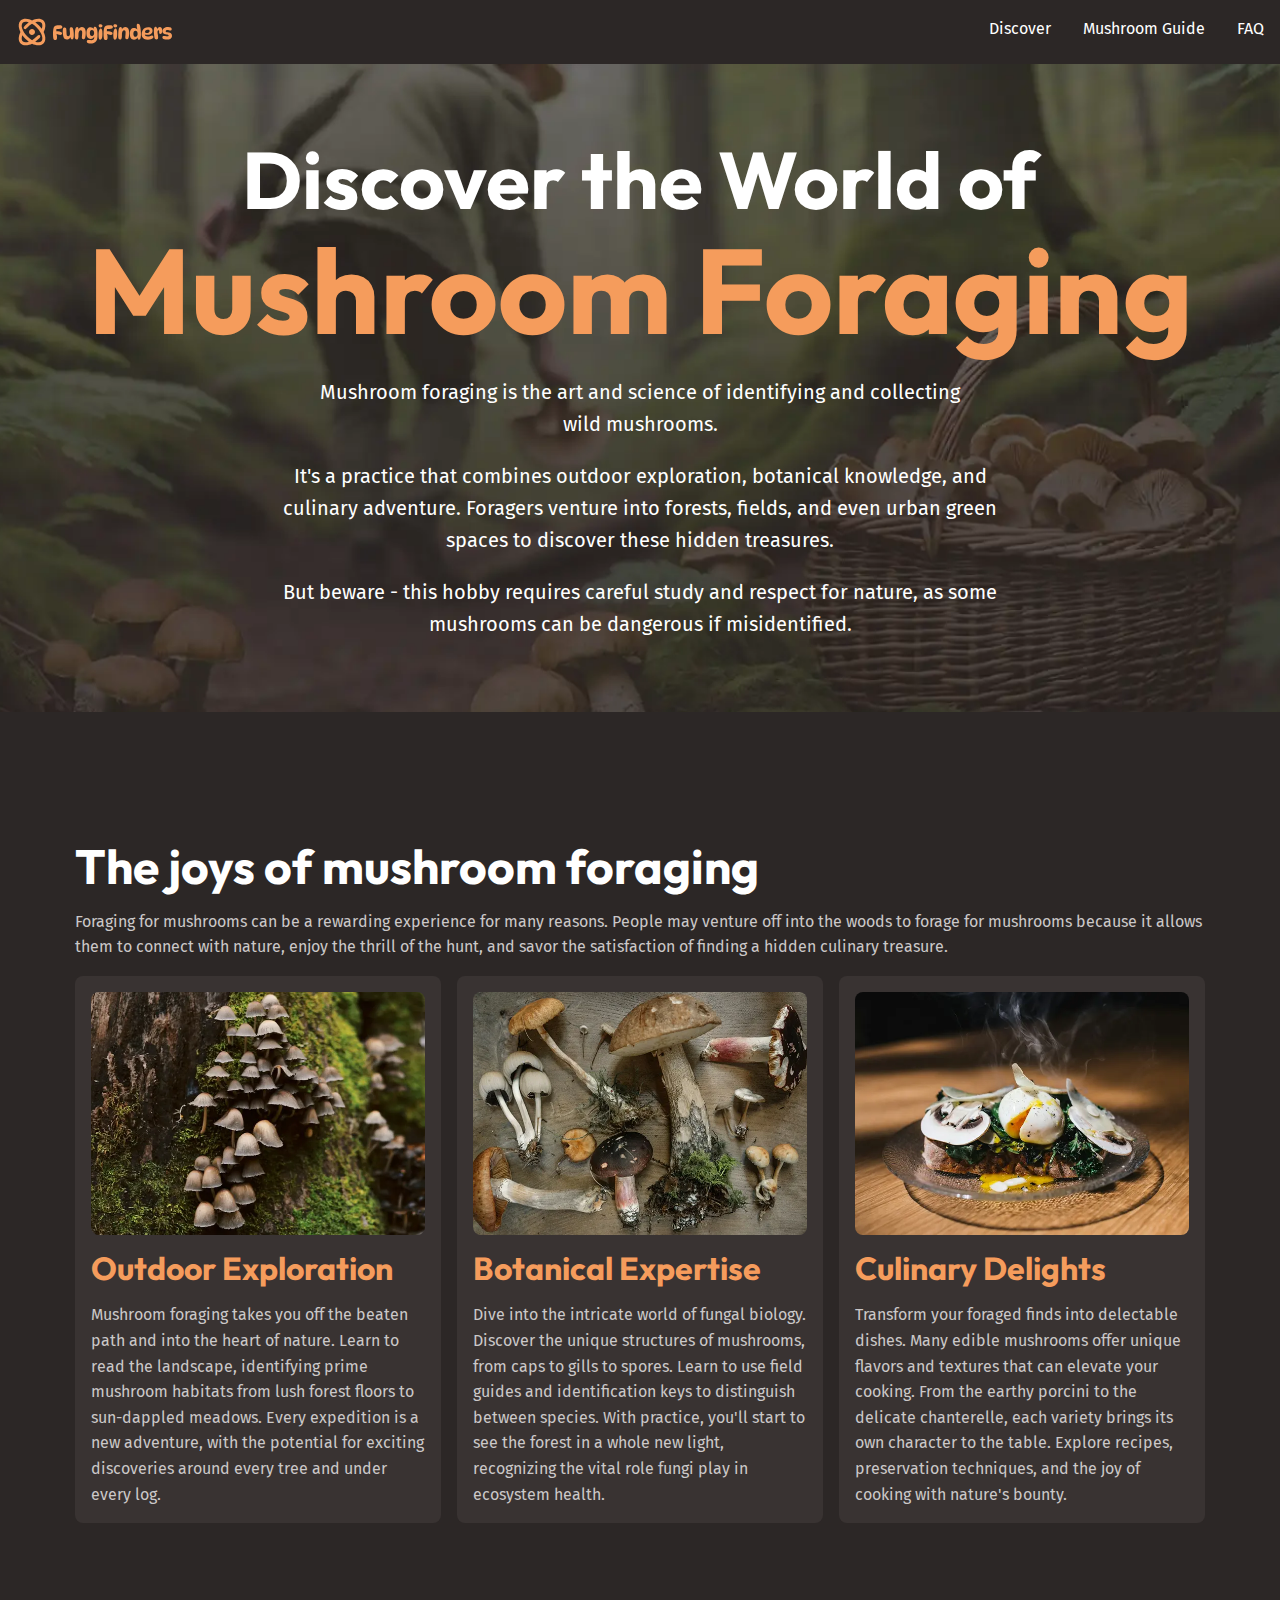
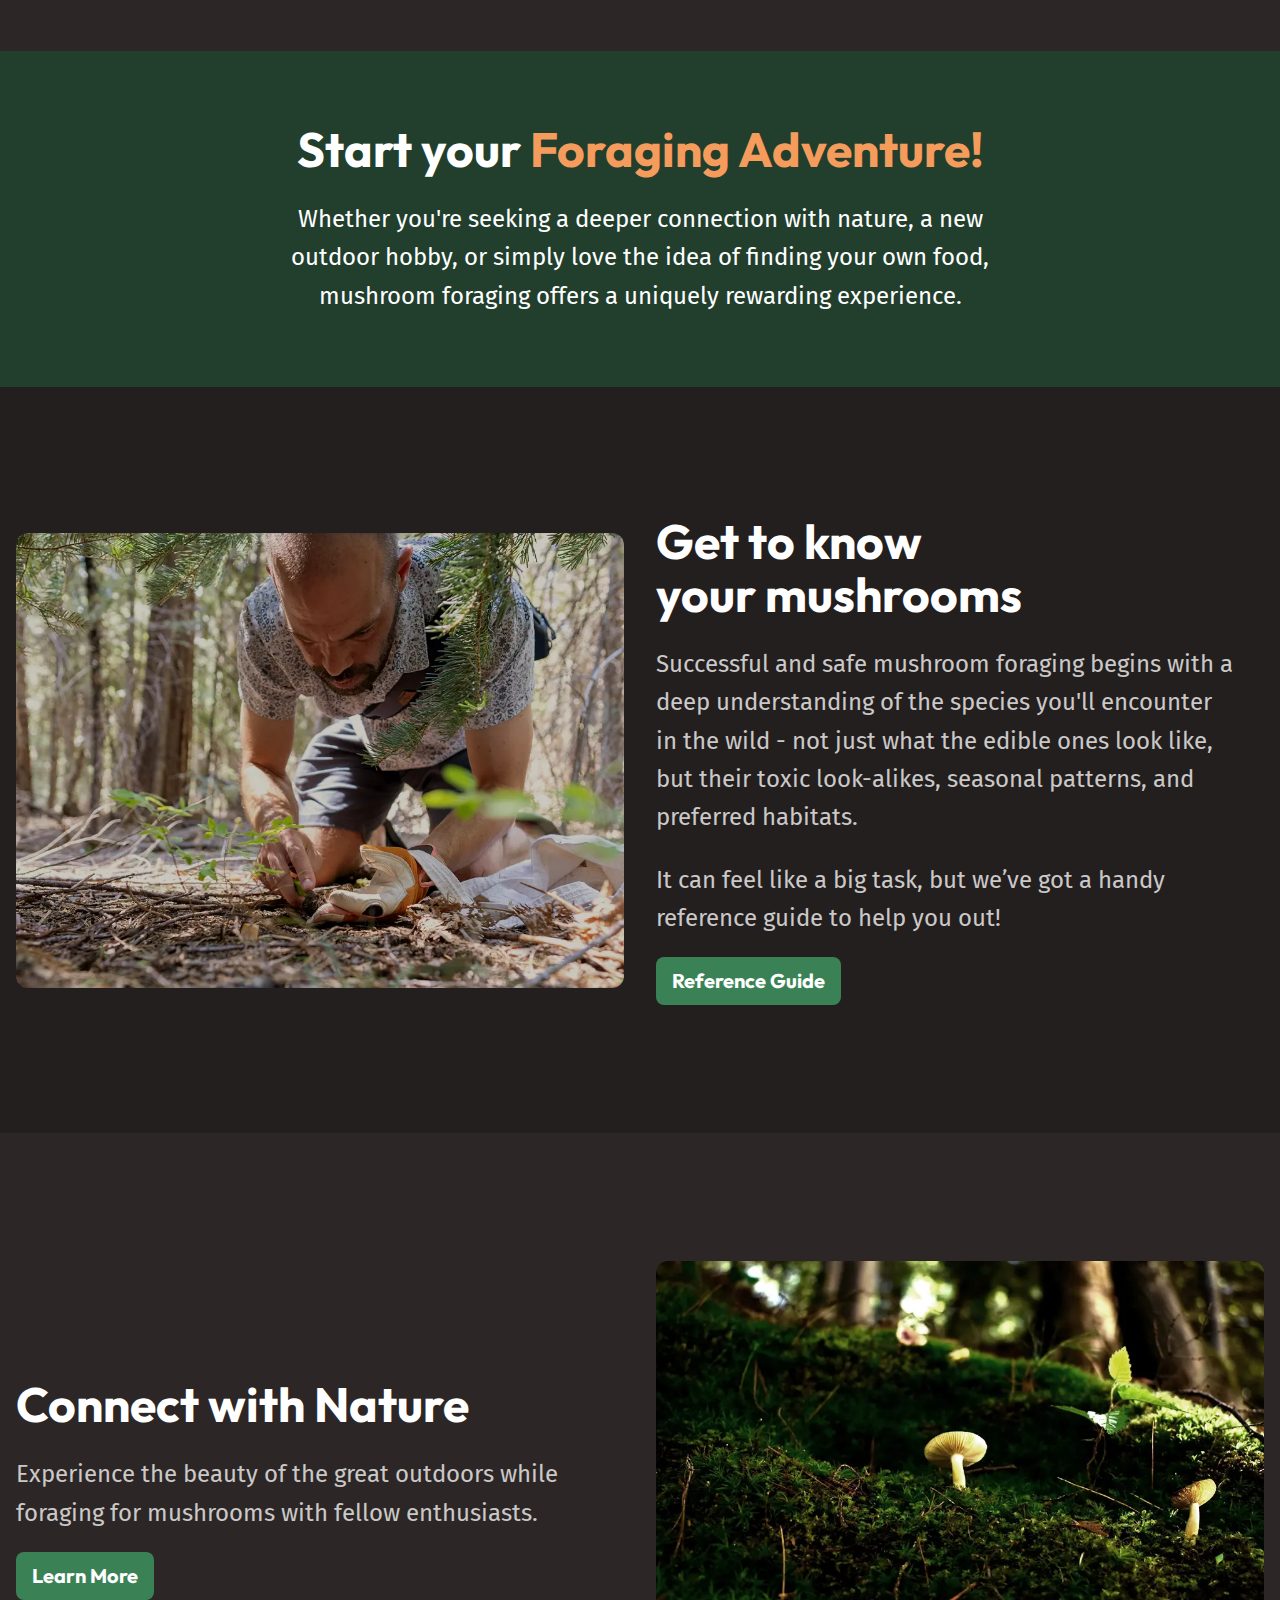
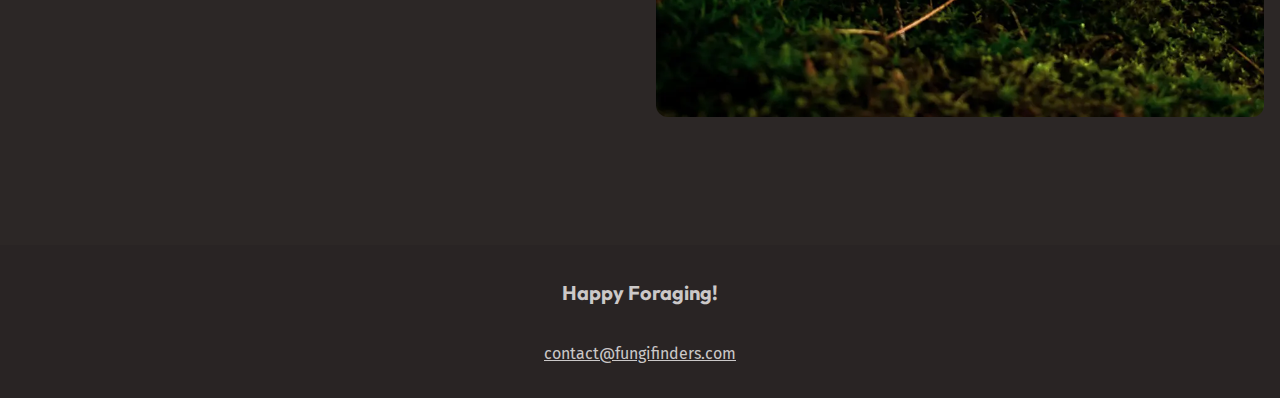
==== commit cfeef048: "style footer" ====
--- a/index.html
+++ b/index.html
@@ -170,12 +170,8 @@
     </main>
 
     <footer class="site-footer">
-        <p>
-            Happy Foraging!
-        </p>
-        <a href="mailto:contact@fungifinders.com">
-            contact@fungifinders.com
-        </a>
+        <p class="site-footer__title">Happy Foraging!</p>
+        <a href="mailto:contact@fungifinders.com">contact@fungifinders.com</a>
     </footer>
 </body>
 
--- a/style.css
+++ b/style.css
@@ -289,6 +289,30 @@
         }
     }
 
+    .site-footer {
+        background-color: var(--background-dark);
+        display: grid;
+        gap: 2rem;
+        padding-block: 2rem;
+        text-align: center;
+
+        .site-footer__title {
+            font-family: var(--ff-heading);
+            font-size: var(--font-size-md);
+            font-weight: 700;
+        }
+
+        a {
+            color: var(--text-main);
+
+            &:hover,
+            &:focus-visible {
+                color: var(--text-brand-light);
+            }
+        }
+    }
+
+
     .hero {
         background-image: url(/assets/hero.webp);
         background-size: cover;
@@ -326,7 +350,25 @@
                 var(--text-brand));
         font-size:
             var(--card-title-font-size,
-                var(--font-size-heading-regular));
+                var(--font-size-heading-sm));
+    }
+
+    .button {
+        background-color: var(--background-accent-main);
+        border-radius: var(--border-radius-2);
+        cursor: pointer;
+        display: inline-flex;
+        font-family: var(--ff-heading);
+        font-weight: 700;
+        font-size: var(--font-size-md);
+        padding: .5rem 1rem;
+        text-decoration: none;
+
+        &:hover,
+        &:focus-visible {
+            color: var(--text-high-contrast);
+            background-color: var(--background-accent-light);
+        }
     }
 }
 
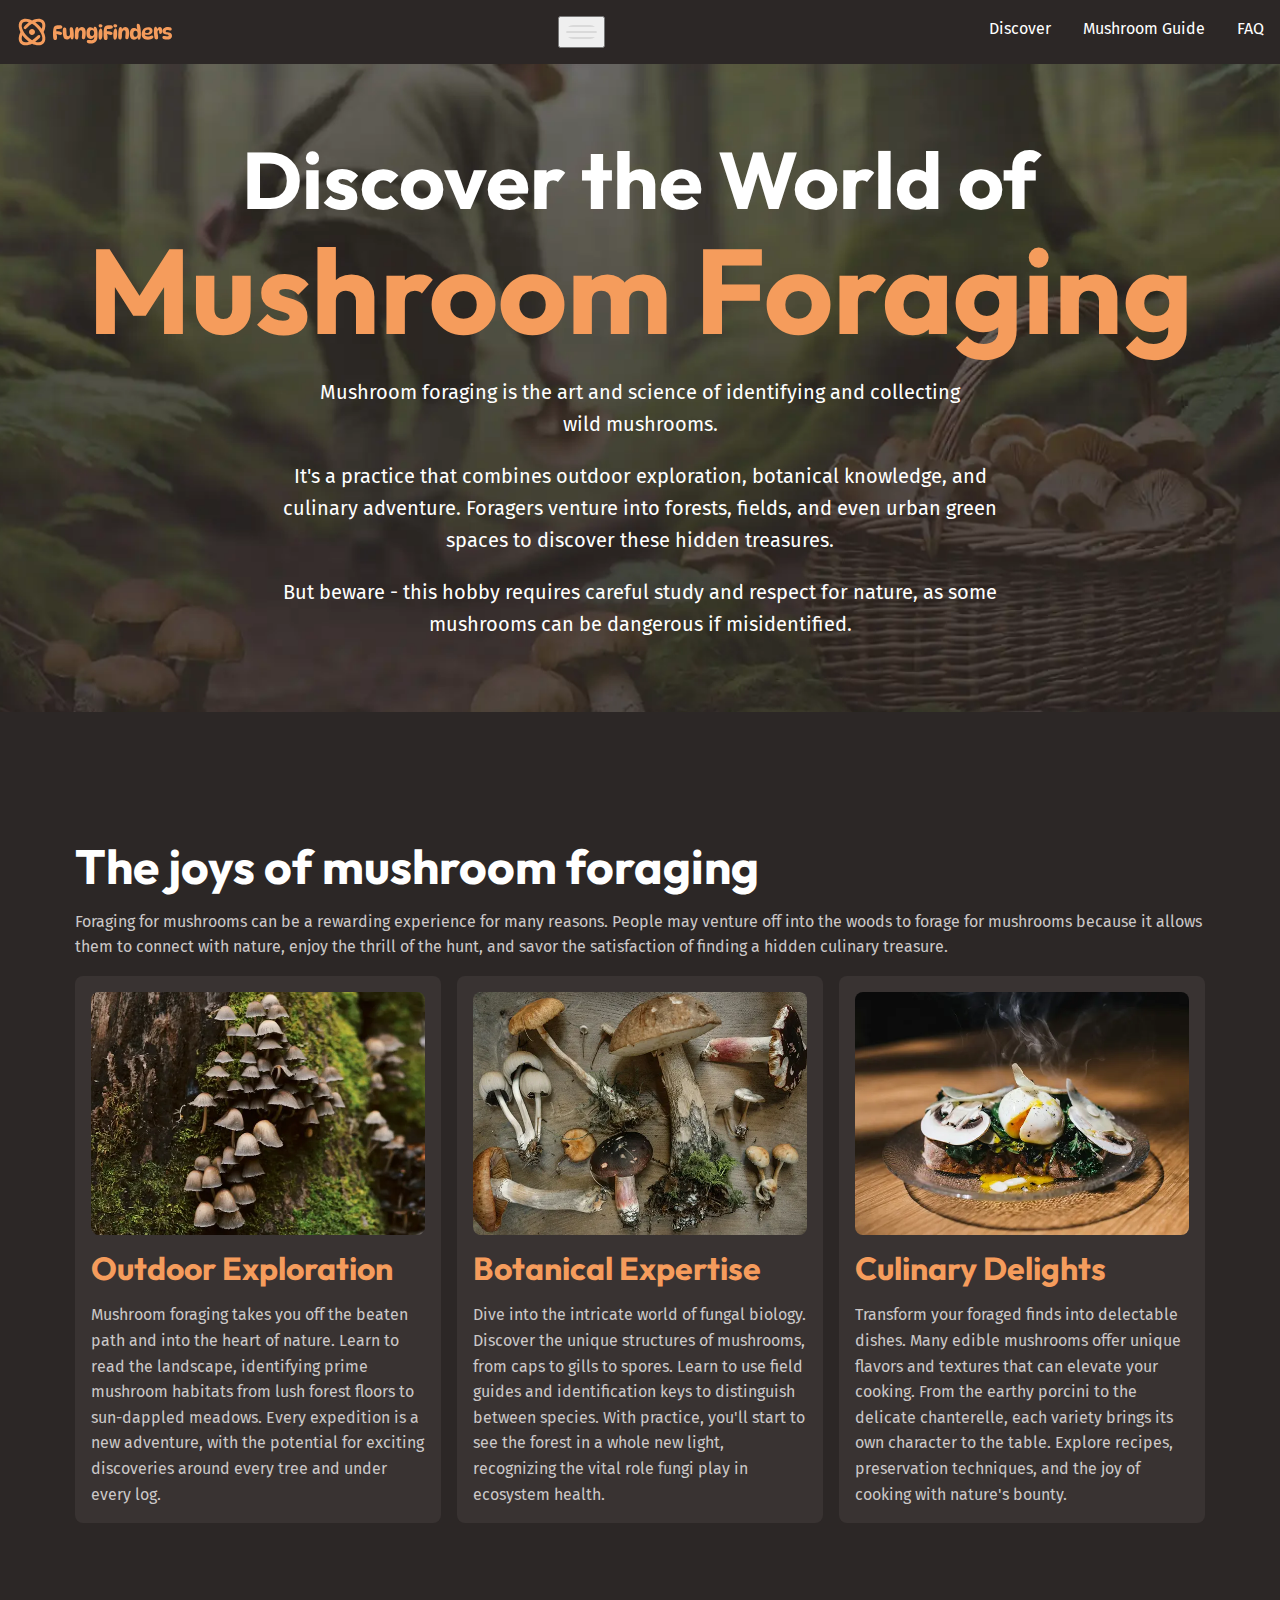
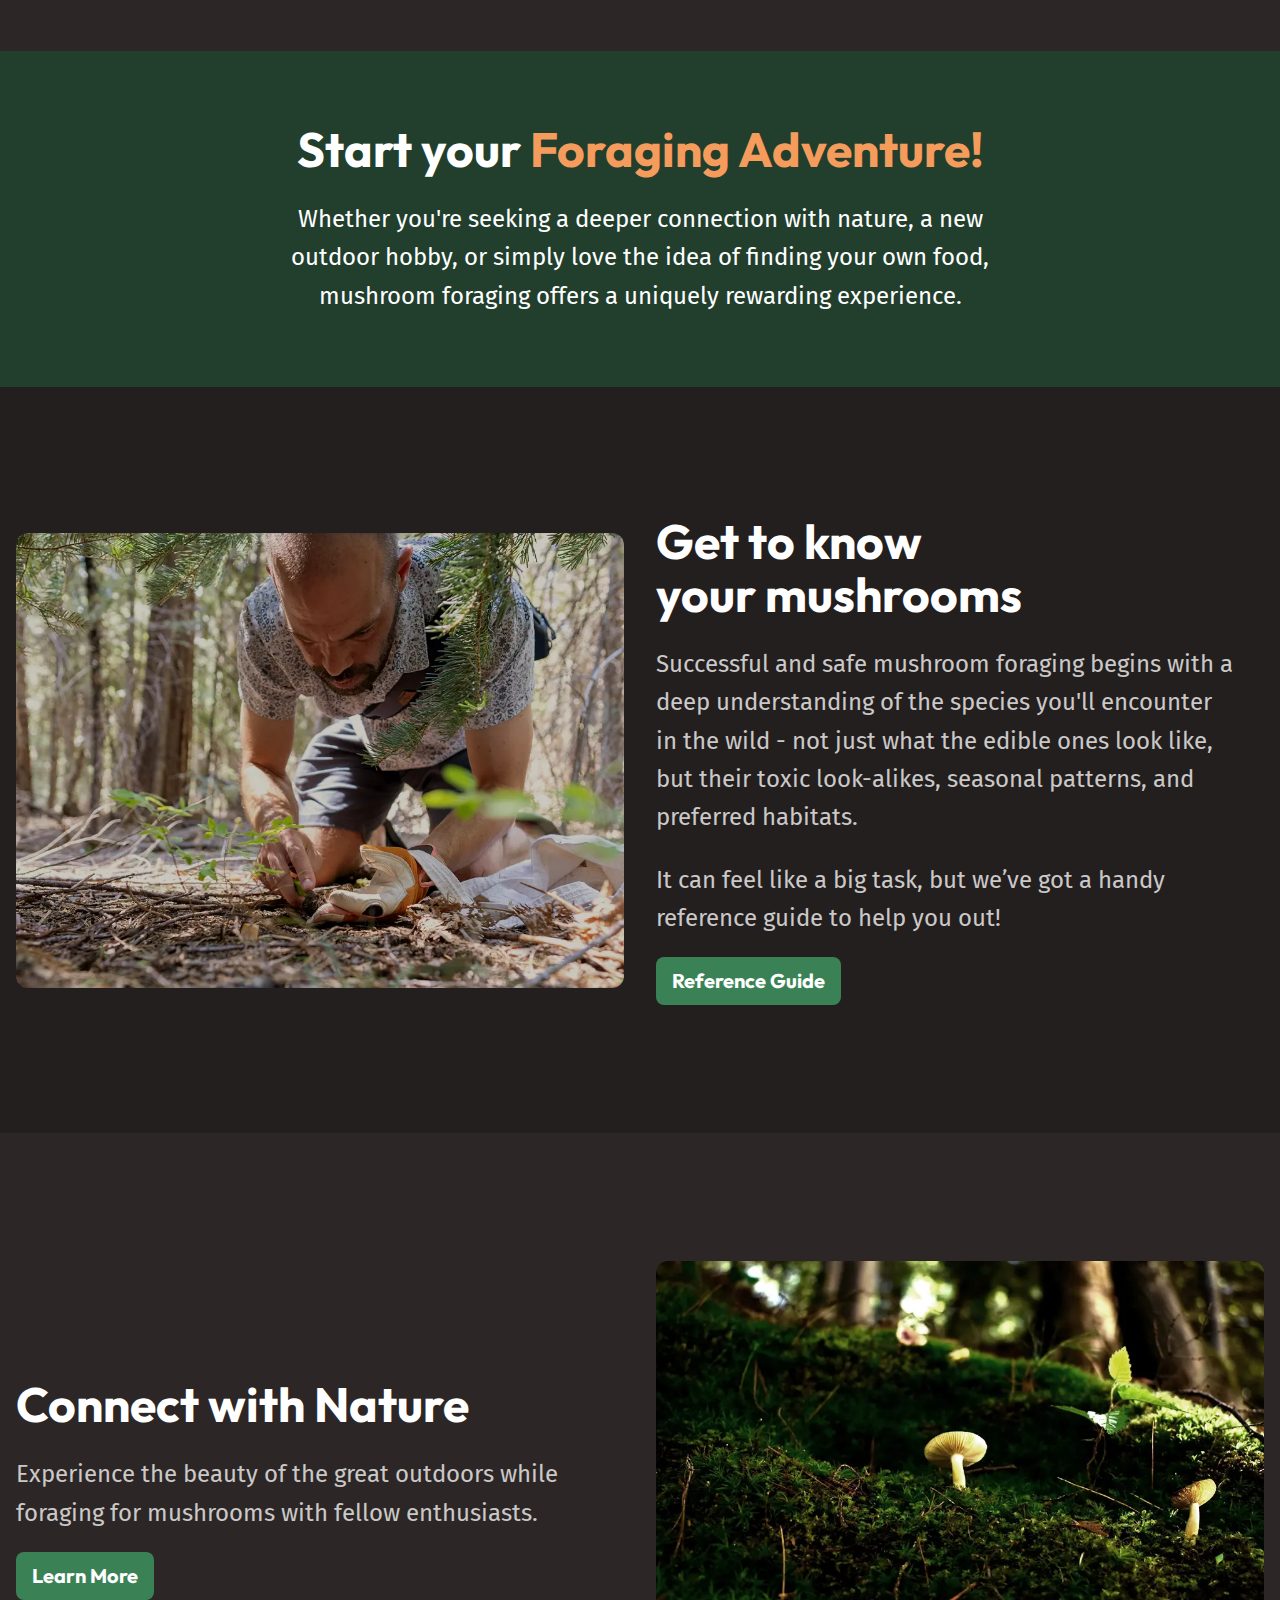
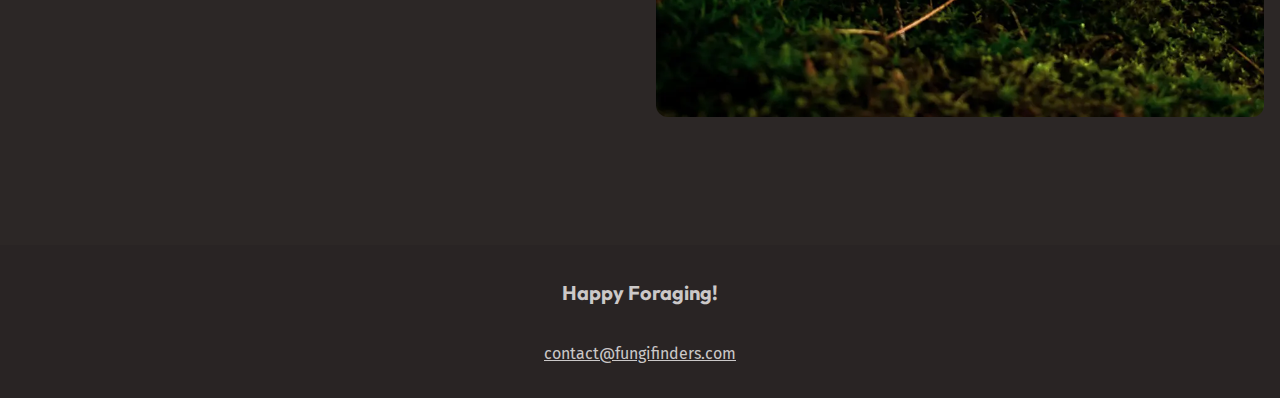
==== commit 0beb9938: "added hamburger menu for mobile" ====
--- a/index.html
+++ b/index.html
@@ -19,7 +19,11 @@
         <div class="wrapper" data-width="wide">
             <div class="site-header__inner">
                 <img src="/assets/fungi-finders.svg" alt="Logo">
-                <nav class="primary-navigation">
+                <button aria-controls="primary-nav" aria-expanded="false">
+                    <span class="visually-hidden">Menu</span>
+                    <img src="/assets/hamburger.svg" alt="">
+                </button>
+                <nav id="primary-nav" class="primary-navigation">
                     <ul>
                         <li><a href="">Discover</a></li>
                         <li><a href="#">Mushroom Guide</a></li>
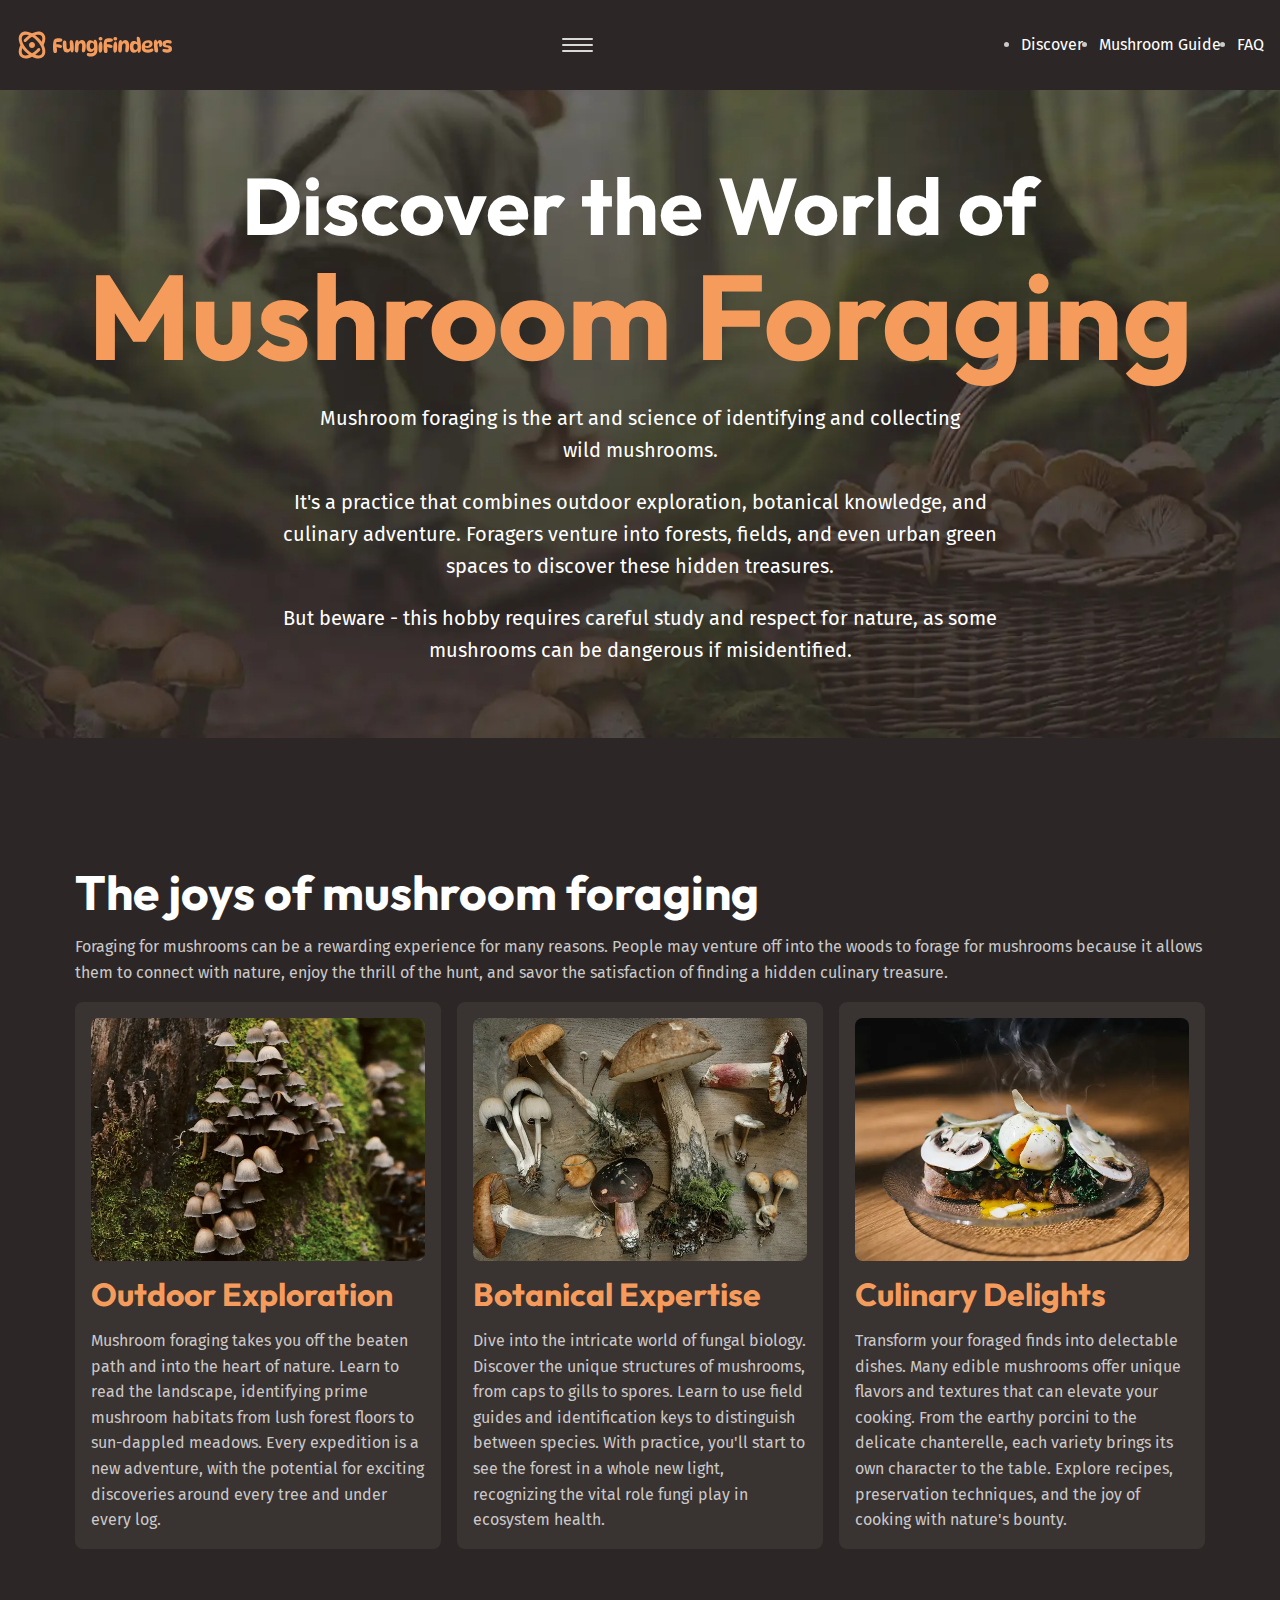
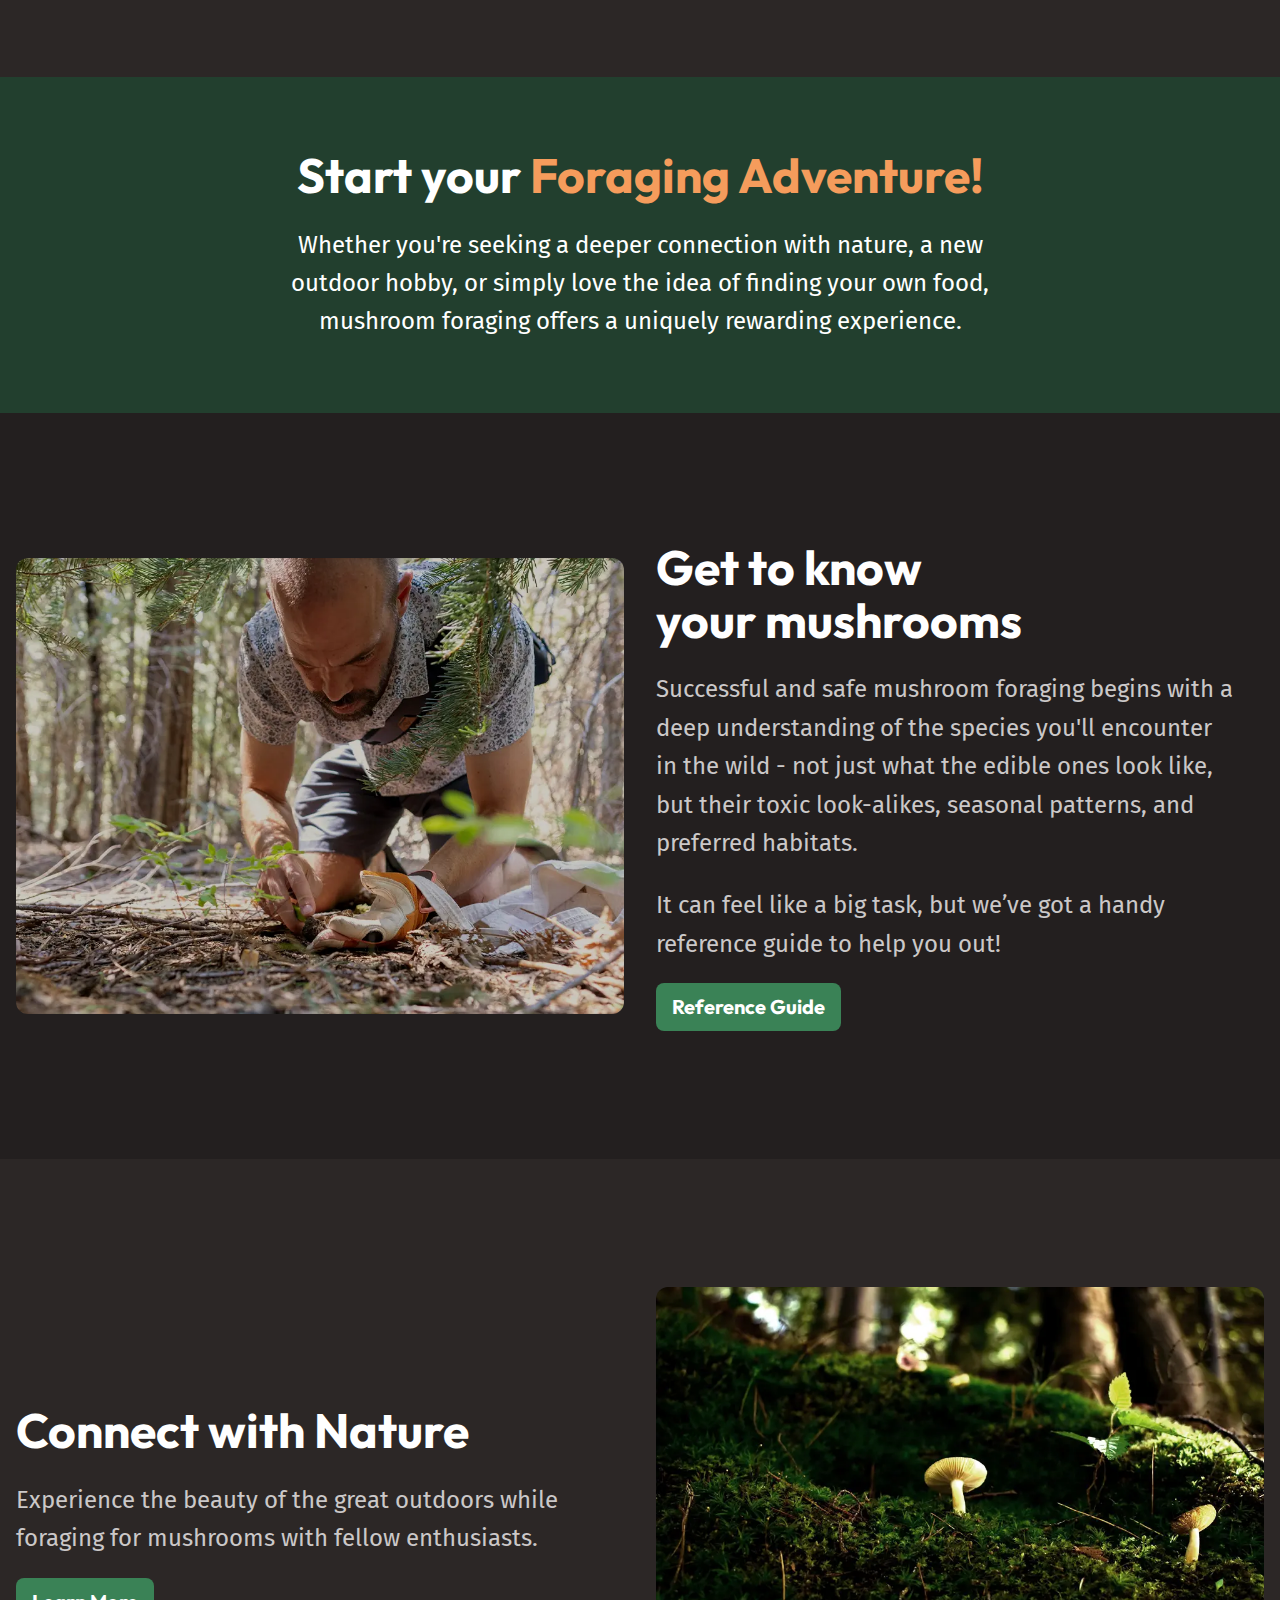
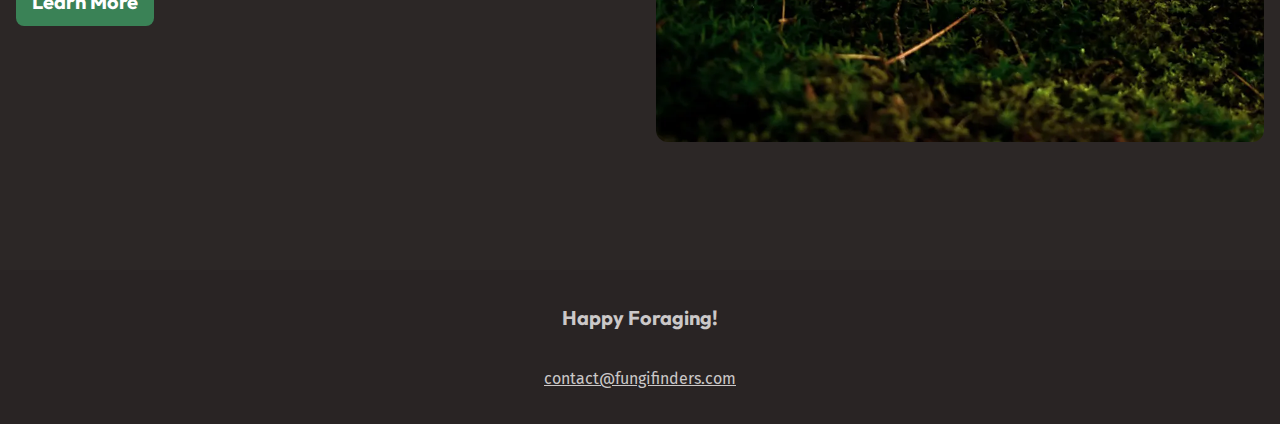
==== commit 0f04d822: "toggle mobile nav on hamburger click" ====
--- a/index.html
+++ b/index.html
@@ -11,6 +11,7 @@
     <link
         href="https://fonts.googleapis.com/css2?family=Fira+Sans:wght@400;700&family=Outfit:wght@100..900&display=swap"
         rel="stylesheet" />
+    <script src="main.js" defer></script>
 </head>
 
 <body>
--- a/style.css
+++ b/style.css
@@ -266,15 +266,62 @@
         justify-content: space-between;
     }
 
+    [aria-controls="primary-nav"] {
+        background: transparent;
+        border: 0;
+        cursor: pointer;
+        z-index: 100;
+
+        img {
+            border-radius: 0;
+        }
+    }
+
     .primary-navigation {
         ul {
             display: flex;
             flex-wrap: wrap;
             gap: 0.5rem 1rem;
         }
-    }
-
-    .primary-navigation {
+
+        a {
+            text-decoration: none;
+        }
+
+        @media (max-width: 760px) {
+            display: none;
+            background-color: var(--background-accent-main);
+            border-radius: 0 0 0 var(--border-radius-3);
+            font-size: var(--font-size-lg);
+            font-weight: 700;
+            font-family: var(--ff-heading);
+            padding: 2rem;
+            position: absolute;
+            right: 0;
+            top: 0;
+            z-index: 10;
+
+            ul {
+                gap: 0;
+                flex-direction: column;
+            }
+
+            li+li {
+                border-top: 2px solid var(--background-accent-light);
+                margin-block-start: 1.5rem;
+                padding-block-start: 1.5rem;
+            }
+        }
+    }
+
+    @media (max-width: 760px) {
+        [aria-expanded="true"]+.primary-navigation {
+            display: block;
+        }
+
+    }
+
+    /* .primary-navigation {
         ul {
             list-style: none;
             margin: 0;
@@ -283,11 +330,7 @@
             flex-wrap: wrap;
             gap: 2rem;
         }
-
-        a {
-            text-decoration: none;
-        }
-    }
+    } */
 
     .site-footer {
         background-color: var(--background-dark);
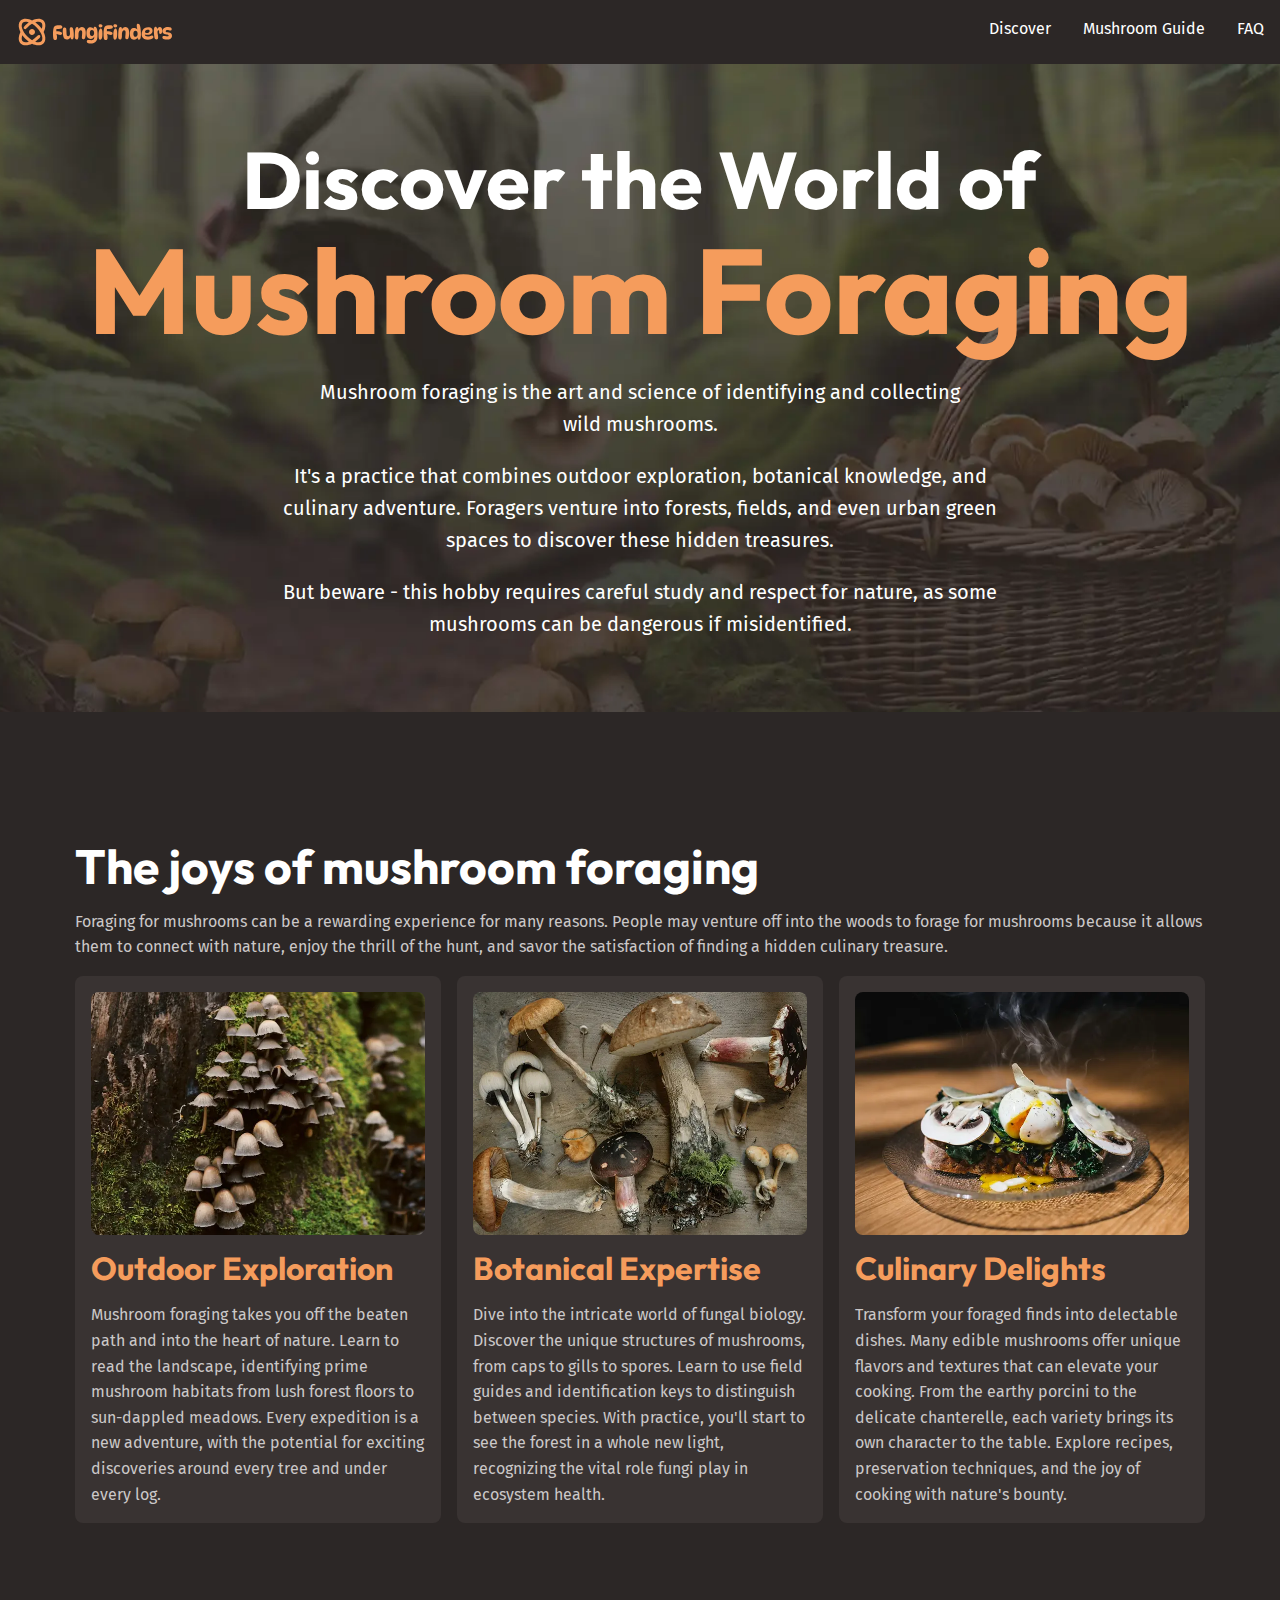
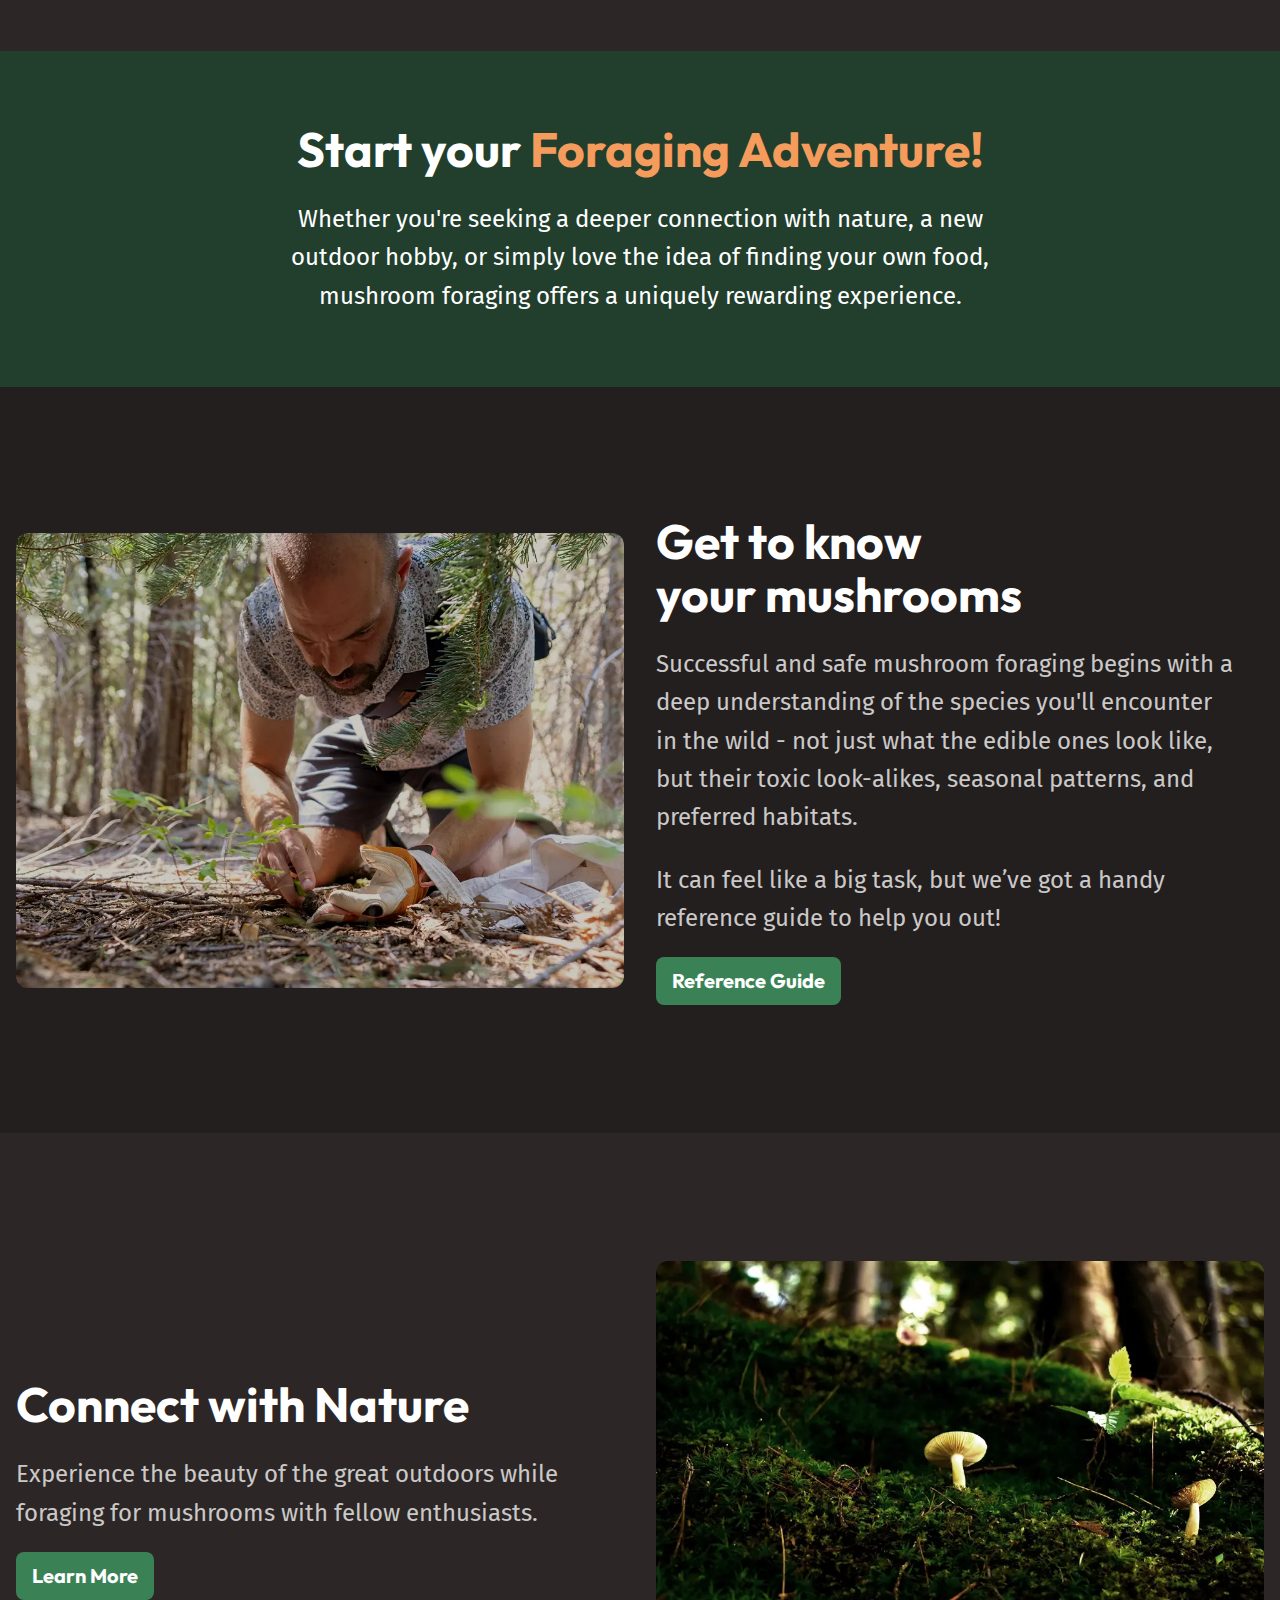
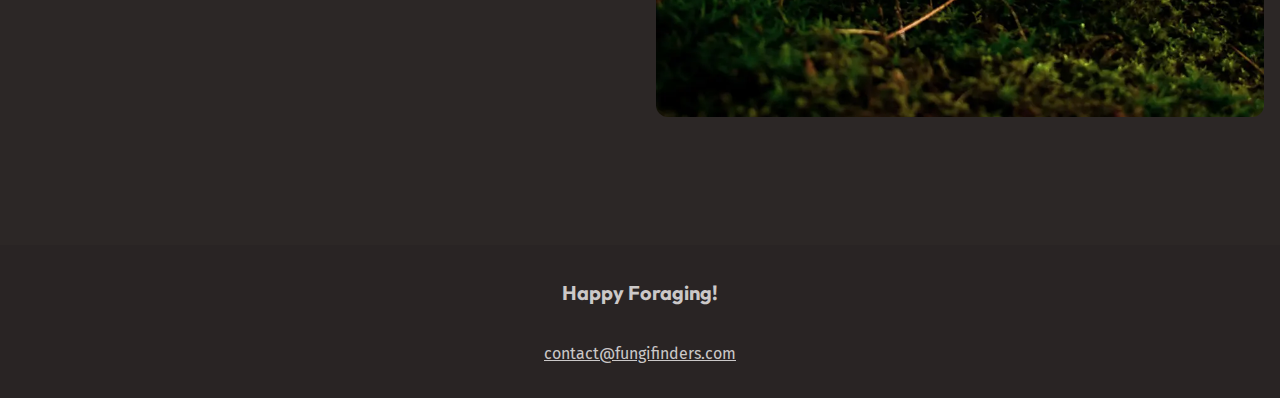
==== commit 7732da83: "add a 'Skip to main' link for accesability" ====
--- a/index.html
+++ b/index.html
@@ -15,6 +15,9 @@
 </head>
 
 <body>
+    <a href="#main" class="skip-to-main">
+        Skip to main content
+    </a>
     <header class="site-header">
 
         <div class="wrapper" data-width="wide">
@@ -35,7 +38,7 @@
         </div>
 
     </header>
-    <main>
+    <main id="main">
         <section class="hero flow section" data-padding="compact">
             <div class="wrapper">
                 <h1 class="hero__title">Discover the World of <span>Mushroom Foraging</span></h1>
--- a/style.css
+++ b/style.css
@@ -194,6 +194,23 @@
 }
 
 @layer layout {
+    .skip-to-main:not(:focus) {
+        clip: rect(0 0 0 0);
+        clip-path: inset(50%);
+        height: 1px;
+        overflow: hidden;
+        position: absolute;
+        white-space: nowrap;
+        width: 1px;
+    }
+
+    .skip-to-main {
+        background-color: var(--background-accent-main);
+        border-radius: var(--border-radius-2);
+        padding: 1rem;
+        position: absolute;
+    }
+
     .flow>*+* {
         margin-top: var(--flow-space, 1em)
     }
@@ -270,6 +287,7 @@
         background: transparent;
         border: 0;
         cursor: pointer;
+        display: none;
         z-index: 100;
 
         img {
@@ -281,7 +299,10 @@
         ul {
             display: flex;
             flex-wrap: wrap;
-            gap: 0.5rem 1rem;
+            gap: 0.5rem 2rem;
+            list-style: none;
+            margin: 0;
+            padding: 0;
         }
 
         a {
@@ -315,22 +336,13 @@
     }
 
     @media (max-width: 760px) {
+
+        [aria-controls="primary-nav"],
         [aria-expanded="true"]+.primary-navigation {
             display: block;
         }
 
     }
-
-    /* .primary-navigation {
-        ul {
-            list-style: none;
-            margin: 0;
-            padding: 0;
-            display: flex;
-            flex-wrap: wrap;
-            gap: 2rem;
-        }
-    } */
 
     .site-footer {
         background-color: var(--background-dark);
